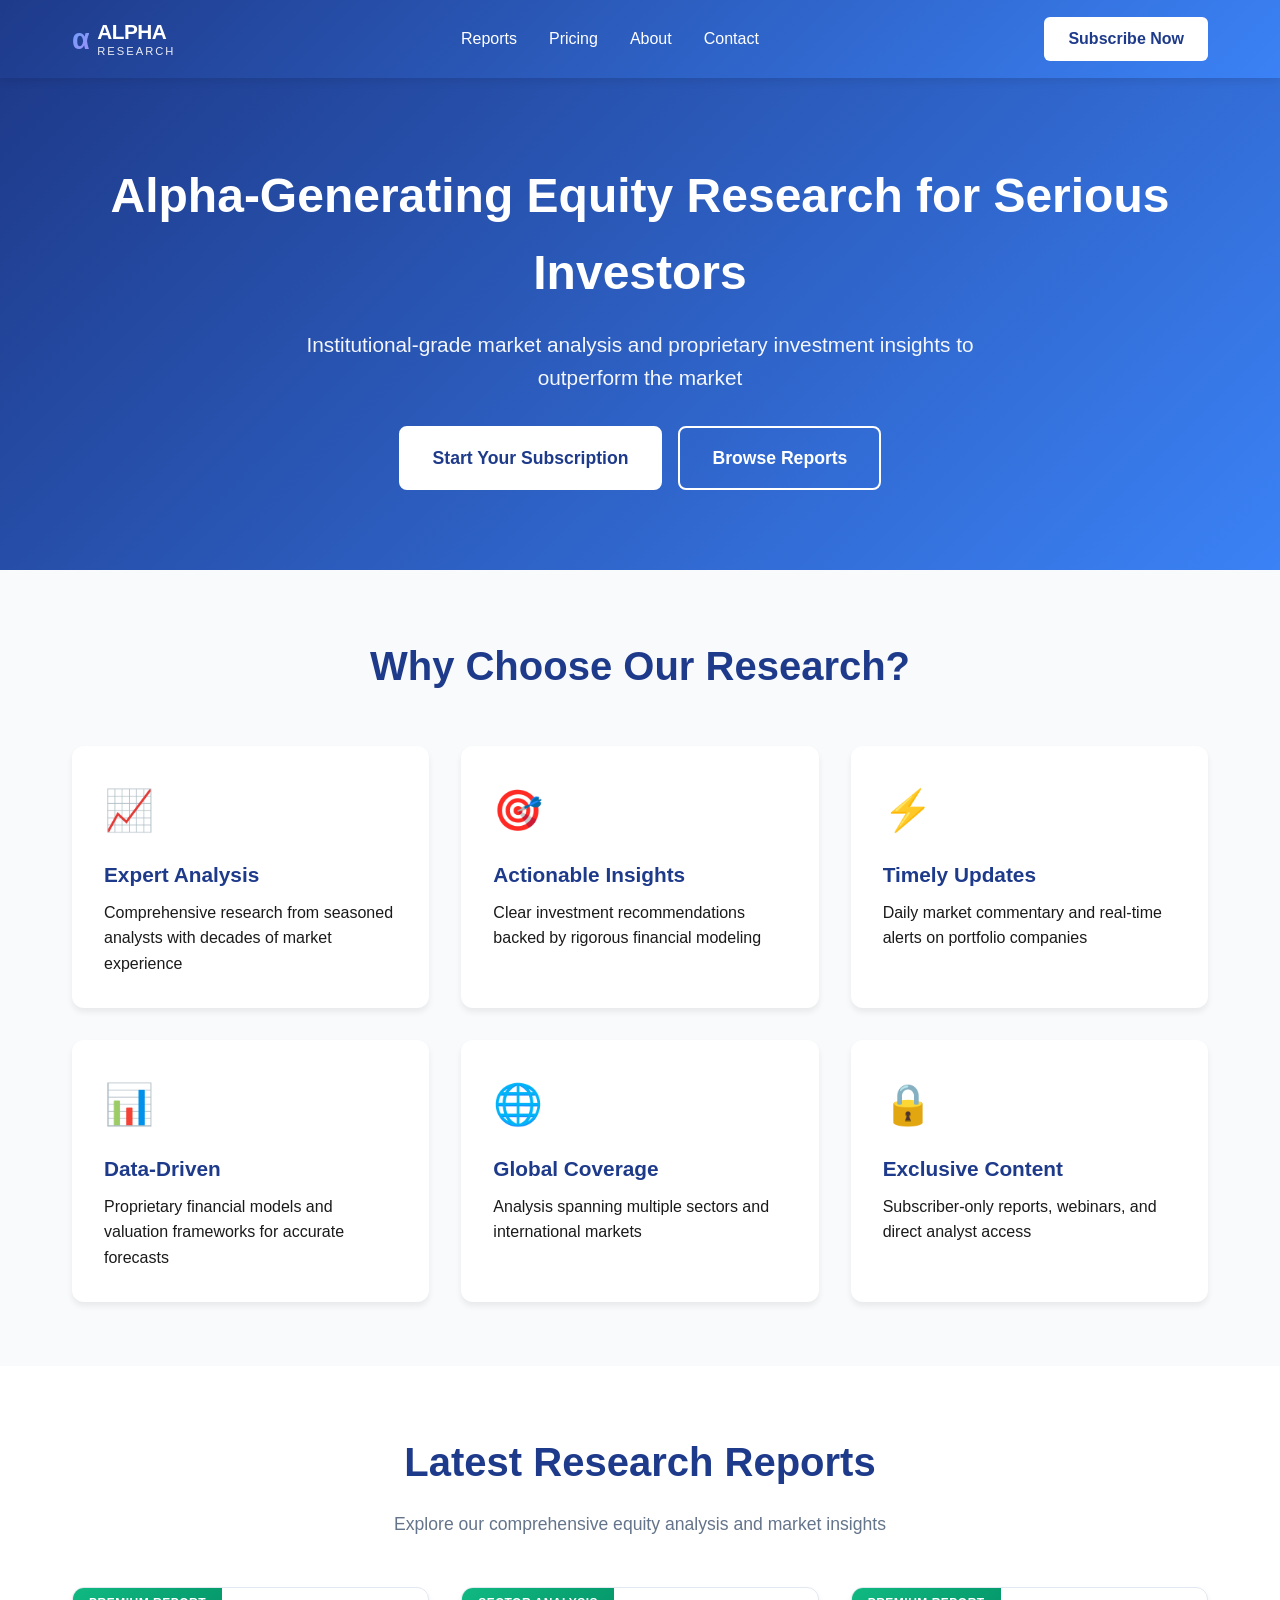
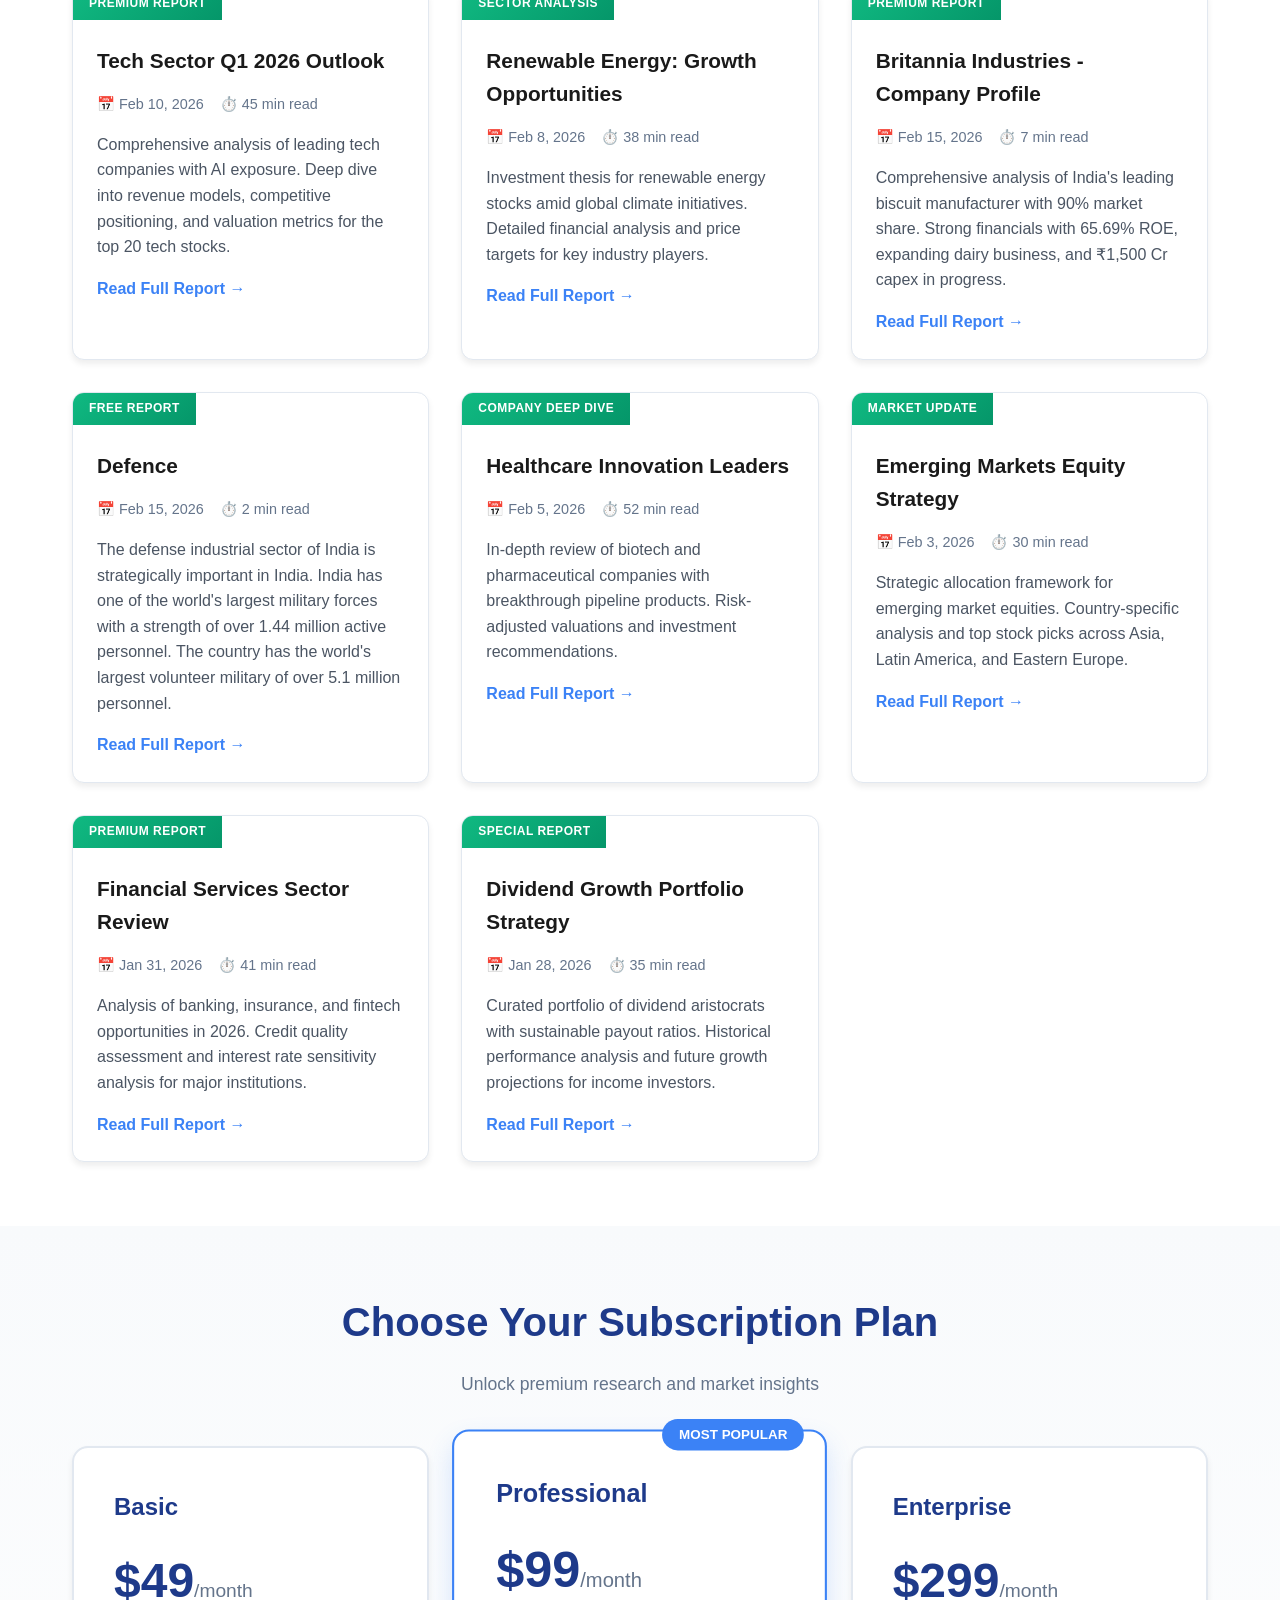
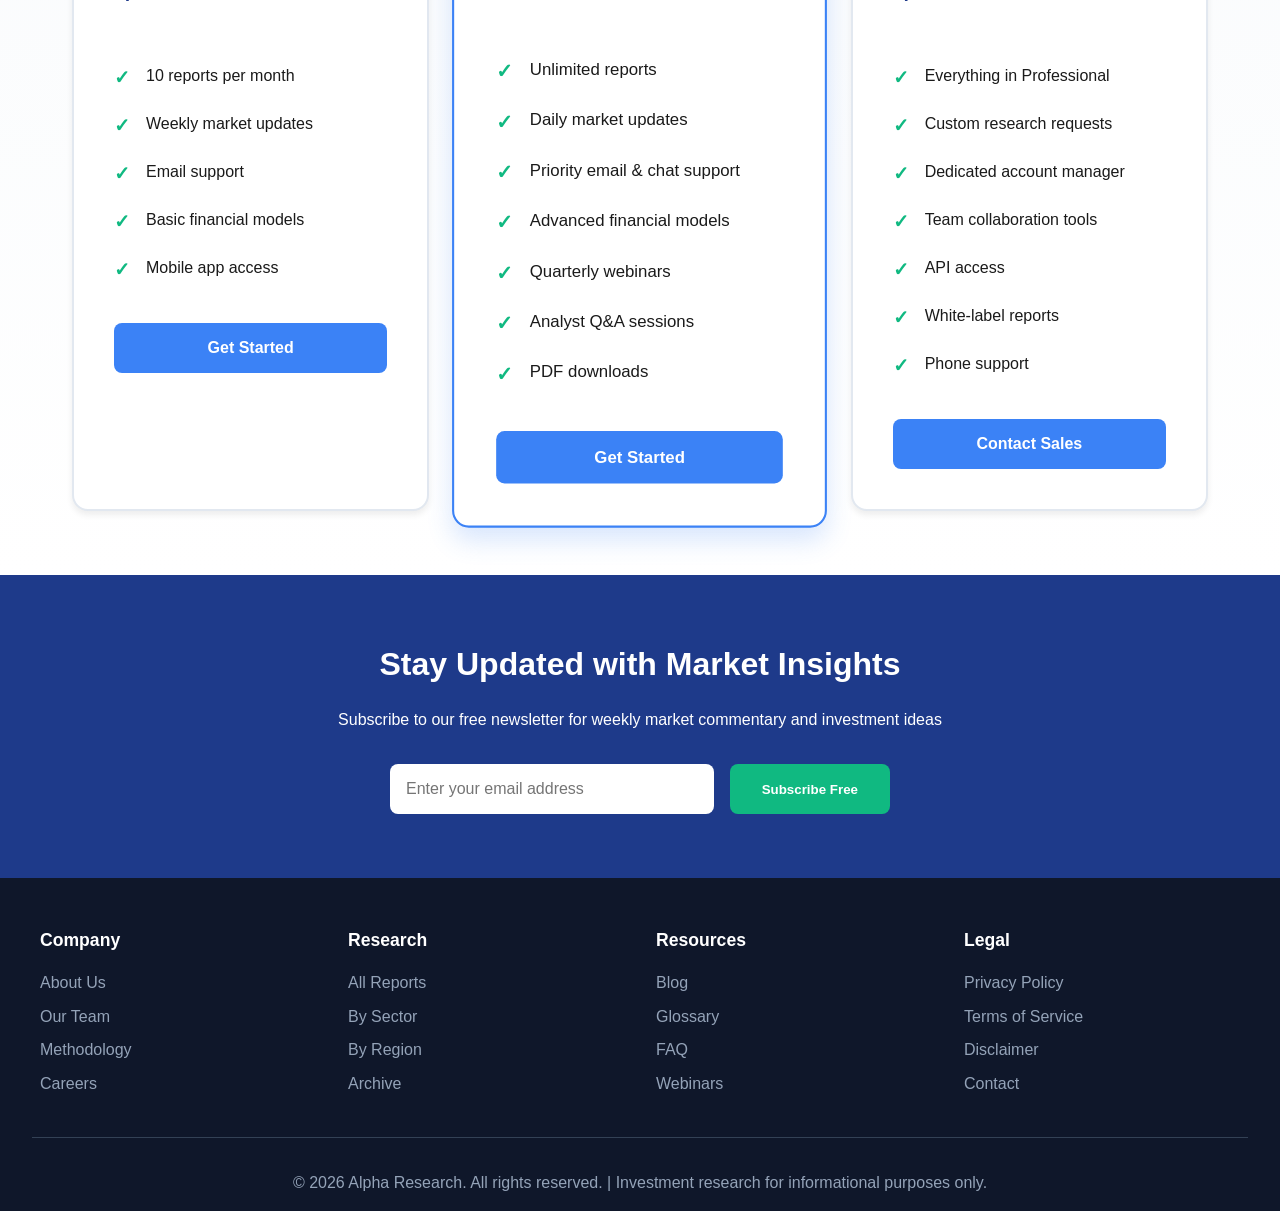
==== index.html @ 125f517c "Fix GitHub Pages URL for Britannia Industries report" ====
<!DOCTYPE html>
<html lang="en">
<head>
    <meta charset="UTF-8">
    <meta name="viewport" content="width=device-width, initial-scale=1.0">
    <title>Alpha Research | Premium Equity Research & Market Analysis</title>
    <style>
        * {
            margin: 0;
            padding: 0;
            box-sizing: border-box;
        }

        body {
            font-family: -apple-system, BlinkMacSystemFont, 'Segoe UI', Roboto, Oxygen, Ubuntu, Cantarell, sans-serif;
            line-height: 1.6;
            color: #1a1a1a;
            background: #ffffff;
        }

        /* Header */
        header {
            background: linear-gradient(135deg, #1e3a8a 0%, #3b82f6 100%);
            color: white;
            padding: 1rem 0;
            position: sticky;
            top: 0;
            z-index: 100;
            box-shadow: 0 2px 10px rgba(0,0,0,0.1);
        }

        nav {
            max-width: 1200px;
            margin: 0 auto;
            padding: 0 2rem;
            display: flex;
            justify-content: space-between;
            align-items: center;
        }

        .logo {
            font-size: 1.5rem;
            font-weight: 700;
            letter-spacing: -0.5px;
            display: flex;
            align-items: center;
            gap: 0.5rem;
        }

        .logo-icon {
            font-size: 1.8rem;
            background: linear-gradient(135deg, #60a5fa 0%, #a78bfa 100%);
            -webkit-background-clip: text;
            -webkit-text-fill-color: transparent;
            background-clip: text;
        }

        .logo-text {
            display: flex;
            flex-direction: column;
            line-height: 1.2;
        }

        .logo-alpha {
            font-size: 1.3rem;
            font-weight: 800;
        }

        .logo-research {
            font-size: 0.7rem;
            font-weight: 400;
            letter-spacing: 2px;
            opacity: 0.9;
        }

        .nav-links {
            display: flex;
            gap: 2rem;
            list-style: none;
        }

        .nav-links a {
            color: white;
            text-decoration: none;
            font-weight: 500;
            transition: opacity 0.3s;
        }

        .nav-links a:hover {
            opacity: 0.8;
        }

        .cta-button {
            background: white;
            color: #1e3a8a;
            padding: 0.6rem 1.5rem;
            border-radius: 6px;
            text-decoration: none;
            font-weight: 600;
            transition: transform 0.3s, box-shadow 0.3s;
        }

        .cta-button:hover {
            transform: translateY(-2px);
            box-shadow: 0 4px 12px rgba(0,0,0,0.2);
        }

        /* Hero Section */
        .hero {
            background: linear-gradient(135deg, #1e3a8a 0%, #3b82f6 100%);
            color: white;
            padding: 5rem 2rem;
            text-align: center;
        }

        .hero h1 {
            font-size: 3rem;
            margin-bottom: 1rem;
            font-weight: 800;
        }

        .hero p {
            font-size: 1.3rem;
            margin-bottom: 2rem;
            opacity: 0.95;
            max-width: 700px;
            margin-left: auto;
            margin-right: auto;
        }

        .hero-buttons {
            display: flex;
            gap: 1rem;
            justify-content: center;
            flex-wrap: wrap;
        }

        .btn-primary, .btn-secondary {
            padding: 1rem 2rem;
            border-radius: 8px;
            text-decoration: none;
            font-weight: 600;
            font-size: 1.1rem;
            transition: all 0.3s;
            border: 2px solid white;
        }

        .btn-primary {
            background: white;
            color: #1e3a8a;
        }

        .btn-primary:hover {
            transform: translateY(-3px);
            box-shadow: 0 6px 20px rgba(0,0,0,0.3);
        }

        .btn-secondary {
            background: transparent;
            color: white;
        }

        .btn-secondary:hover {
            background: rgba(255,255,255,0.1);
        }

        /* Container */
        .container {
            max-width: 1200px;
            margin: 0 auto;
            padding: 4rem 2rem;
        }

        /* Features Section */
        .features {
            background: #f8fafc;
        }

        .features-grid {
            display: grid;
            grid-template-columns: repeat(auto-fit, minmax(280px, 1fr));
            gap: 2rem;
            margin-top: 3rem;
        }

        .feature-card {
            background: white;
            padding: 2rem;
            border-radius: 12px;
            box-shadow: 0 4px 6px rgba(0,0,0,0.07);
            transition: transform 0.3s, box-shadow 0.3s;
        }

        .feature-card:hover {
            transform: translateY(-5px);
            box-shadow: 0 12px 24px rgba(0,0,0,0.12);
        }

        .feature-icon {
            font-size: 2.5rem;
            margin-bottom: 1rem;
        }

        .feature-card h3 {
            font-size: 1.3rem;
            margin-bottom: 0.5rem;
            color: #1e3a8a;
        }

        /* Reports Section */
        .section-title {
            text-align: center;
            font-size: 2.5rem;
            margin-bottom: 1rem;
            color: #1e3a8a;
        }

        .section-subtitle {
            text-align: center;
            font-size: 1.1rem;
            color: #64748b;
            margin-bottom: 3rem;
        }

        .reports-grid {
            display: grid;
            grid-template-columns: repeat(auto-fill, minmax(320px, 1fr));
            gap: 2rem;
            margin-top: 3rem;
        }

        .report-card {
            background: white;
            border-radius: 12px;
            overflow: hidden;
            box-shadow: 0 4px 6px rgba(0,0,0,0.07);
            transition: transform 0.3s, box-shadow 0.3s;
            border: 1px solid #e2e8f0;
        }

        .report-card:hover {
            transform: translateY(-5px);
            box-shadow: 0 12px 24px rgba(0,0,0,0.12);
        }

        .report-badge {
            background: linear-gradient(135deg, #10b981 0%, #059669 100%);
            color: white;
            padding: 0.4rem 1rem;
            display: inline-block;
            font-size: 0.75rem;
            font-weight: 600;
            text-transform: uppercase;
            letter-spacing: 0.5px;
        }

        .report-content {
            padding: 1.5rem;
        }

        .report-card h3 {
            font-size: 1.3rem;
            margin-bottom: 0.5rem;
            color: #1a1a1a;
        }

        .report-meta {
            display: flex;
            gap: 1rem;
            margin: 1rem 0;
            font-size: 0.9rem;
            color: #64748b;
        }

        .report-preview {
            color: #4b5563;
            line-height: 1.6;
            margin-bottom: 1rem;
        }

        .read-more {
            color: #3b82f6;
            text-decoration: none;
            font-weight: 600;
            display: inline-flex;
            align-items: center;
            gap: 0.5rem;
        }

        .read-more:hover {
            color: #1e3a8a;
        }

        /* Pricing Section */
        .pricing {
            background: linear-gradient(180deg, #f8fafc 0%, #ffffff 100%);
        }

        .pricing-grid {
            display: grid;
            grid-template-columns: repeat(auto-fit, minmax(280px, 1fr));
            gap: 2rem;
            margin-top: 3rem;
        }

        .pricing-card {
            background: white;
            border-radius: 16px;
            padding: 2.5rem;
            box-shadow: 0 4px 6px rgba(0,0,0,0.07);
            border: 2px solid #e2e8f0;
            transition: all 0.3s;
            position: relative;
        }

        .pricing-card.featured {
            border-color: #3b82f6;
            transform: scale(1.05);
            box-shadow: 0 12px 24px rgba(59, 130, 246, 0.2);
        }

        .popular-badge {
            position: absolute;
            top: -12px;
            right: 20px;
            background: #3b82f6;
            color: white;
            padding: 0.3rem 1rem;
            border-radius: 20px;
            font-size: 0.8rem;
            font-weight: 600;
        }

        .pricing-card h3 {
            font-size: 1.5rem;
            margin-bottom: 0.5rem;
            color: #1e3a8a;
        }

        .price {
            font-size: 3rem;
            font-weight: 800;
            color: #1e3a8a;
            margin: 1rem 0;
        }

        .price span {
            font-size: 1.2rem;
            font-weight: 400;
            color: #64748b;
        }

        .features-list {
            list-style: none;
            margin: 2rem 0;
        }

        .features-list li {
            padding: 0.7rem 0;
            padding-left: 2rem;
            position: relative;
        }

        .features-list li:before {
            content: "✓";
            position: absolute;
            left: 0;
            color: #10b981;
            font-weight: bold;
            font-size: 1.2rem;
        }

        .subscribe-btn {
            width: 100%;
            padding: 1rem;
            background: #3b82f6;
            color: white;
            border: none;
            border-radius: 8px;
            font-size: 1rem;
            font-weight: 600;
            cursor: pointer;
            transition: all 0.3s;
        }

        .subscribe-btn:hover {
            background: #1e3a8a;
            transform: translateY(-2px);
            box-shadow: 0 6px 20px rgba(59, 130, 246, 0.4);
        }

        /* Newsletter */
        .newsletter {
            background: #1e3a8a;
            color: white;
            text-align: center;
        }

        .newsletter h2 {
            font-size: 2rem;
            margin-bottom: 1rem;
        }

        .newsletter-form {
            display: flex;
            gap: 1rem;
            max-width: 500px;
            margin: 2rem auto 0;
            flex-wrap: wrap;
            justify-content: center;
        }

        .newsletter-form input {
            flex: 1;
            min-width: 250px;
            padding: 1rem;
            border: none;
            border-radius: 8px;
            font-size: 1rem;
        }

        .newsletter-form button {
            padding: 1rem 2rem;
            background: #10b981;
            color: white;
            border: none;
            border-radius: 8px;
            font-weight: 600;
            cursor: pointer;
            transition: all 0.3s;
        }

        .newsletter-form button:hover {
            background: #059669;
            transform: translateY(-2px);
        }

        /* Footer */
        footer {
            background: #0f172a;
            color: white;
            padding: 3rem 2rem 1rem;
        }

        .footer-content {
            max-width: 1200px;
            margin: 0 auto;
            display: grid;
            grid-template-columns: repeat(auto-fit, minmax(200px, 1fr));
            gap: 2rem;
            margin-bottom: 2rem;
        }

        .footer-section h4 {
            margin-bottom: 1rem;
            font-size: 1.1rem;
        }

        .footer-section ul {
            list-style: none;
        }

        .footer-section ul li {
            margin-bottom: 0.5rem;
        }

        .footer-section a {
            color: #94a3b8;
            text-decoration: none;
            transition: color 0.3s;
        }

        .footer-section a:hover {
            color: white;
        }

        .footer-bottom {
            text-align: center;
            padding-top: 2rem;
            border-top: 1px solid #334155;
            color: #94a3b8;
        }

        @media (max-width: 768px) {
            .hero h1 {
                font-size: 2rem;
            }

            .nav-links {
                display: none;
            }

            .pricing-card.featured {
                transform: scale(1);
            }
        }
    </style>
</head>
<body>
    <!-- Header -->
    <header>
        <nav>
            <div class="logo">
                <span class="logo-icon">α</span>
                <div class="logo-text">
                    <span class="logo-alpha">ALPHA</span>
                    <span class="logo-research">RESEARCH</span>
                </div>
            </div>
            <ul class="nav-links">
                <li><a href="#reports">Reports</a></li>
                <li><a href="#pricing">Pricing</a></li>
                <li><a href="#about">About</a></li>
                <li><a href="#contact">Contact</a></li>
            </ul>
            <a href="#subscribe" class="cta-button">Subscribe Now</a>
        </nav>
    </header>

    <!-- Hero Section -->
    <section class="hero">
        <h1>Alpha-Generating Equity Research for Serious Investors</h1>
        <p>Institutional-grade market analysis and proprietary investment insights to outperform the market</p>
        <div class="hero-buttons">
            <a href="#pricing" class="btn-primary">Start Your Subscription</a>
            <a href="#reports" class="btn-secondary">Browse Reports</a>
        </div>
    </section>

    <!-- Features Section -->
    <section class="features">
        <div class="container">
            <h2 class="section-title">Why Choose Our Research?</h2>
            <div class="features-grid">
                <div class="feature-card">
                    <div class="feature-icon">📈</div>
                    <h3>Expert Analysis</h3>
                    <p>Comprehensive research from seasoned analysts with decades of market experience</p>
                </div>
                <div class="feature-card">
                    <div class="feature-icon">🎯</div>
                    <h3>Actionable Insights</h3>
                    <p>Clear investment recommendations backed by rigorous financial modeling</p>
                </div>
                <div class="feature-card">
                    <div class="feature-icon">⚡</div>
                    <h3>Timely Updates</h3>
                    <p>Daily market commentary and real-time alerts on portfolio companies</p>
                </div>
                <div class="feature-card">
                    <div class="feature-icon">📊</div>
                    <h3>Data-Driven</h3>
                    <p>Proprietary financial models and valuation frameworks for accurate forecasts</p>
                </div>
                <div class="feature-card">
                    <div class="feature-icon">🌐</div>
                    <h3>Global Coverage</h3>
                    <p>Analysis spanning multiple sectors and international markets</p>
                </div>
                <div class="feature-card">
                    <div class="feature-icon">🔒</div>
                    <h3>Exclusive Content</h3>
                    <p>Subscriber-only reports, webinars, and direct analyst access</p>
                </div>
            </div>
        </div>
    </section>

    <!-- Reports Section -->
    <section class="reports" id="reports">
        <div class="container">
            <h2 class="section-title">Latest Research Reports</h2>
            <p class="section-subtitle">Explore our comprehensive equity analysis and market insights</p>
            
            <div class="reports-grid">
                <div class="report-card">
                    <div class="report-badge">Premium Report</div>
                    <div class="report-content">
                        <h3>Tech Sector Q1 2026 Outlook</h3>
                        <div class="report-meta">
                            <span>📅 Feb 10, 2026</span>
                            <span>⏱️ 45 min read</span>
                        </div>
                        <p class="report-preview">
                            Comprehensive analysis of leading tech companies with AI exposure. Deep dive into revenue models, competitive positioning, and valuation metrics for the top 20 tech stocks.
                        </p>
                        <a href="#subscribe" class="read-more">Read Full Report →</a>
                    </div>
                </div>

                <div class="report-card">
                    <div class="report-badge">Sector Analysis</div>
                    <div class="report-content">
                        <h3>Renewable Energy: Growth Opportunities</h3>
                        <div class="report-meta">
                            <span>📅 Feb 8, 2026</span>
                            <span>⏱️ 38 min read</span>
                        </div>
                        <p class="report-preview">
                            Investment thesis for renewable energy stocks amid global climate initiatives. Detailed financial analysis and price targets for key industry players.
                        </p>
                        <a href="#subscribe" class="read-more">Read Full Report →</a>
                    </div>
                </div>

                                <div class="report-card">
                    <div class="report-badge">Premium Report</div>
                    <div class="report-content">
                        <h3>Britannia Industries - Company Profile</h3>
                        <div class="report-meta">
                            <span>📅 Feb 15, 2026</span>
                            <span>⏱️ 7 min read</span>
                        </div>
                        <p class="report-preview">
                            Comprehensive analysis of India's leading biscuit manufacturer with 90% market share. Strong financials with 65.69% ROE, expanding dairy business, and ₹1,500 Cr capex in progress.
                        </p>
                        <a href="https://hari3093.github.io/Brown-Eye-Research/report-britannia-industries.html" class="read-more">Read Full Report →</a>
                    </div>
                </div>


                                <div class="report-card">
                    <div class="report-badge">Free Report</div>
                    <div class="report-content">
                        <h3>Defence</h3>
                        <div class="report-meta">
                            <span>📅 Feb 15, 2026</span>
                            <span>⏱️ 2 min read</span>
                        </div>
                        <p class="report-preview">
                            The defense industrial sector of India is strategically important in India. India has one of the world's largest military forces with a strength of over 1.44 million active personnel. The country has the world's largest volunteer military of over 5.1 million personnel.
                        </p>
                        <a href="#subscribe" class="read-more">Read Full Report →</a>
                    </div>
                </div>

                <div class="report-card">
                    <div class="report-badge">Company Deep Dive</div>
                    <div class="report-content">
                        <h3>Healthcare Innovation Leaders</h3>
                        <div class="report-meta">
                            <span>📅 Feb 5, 2026</span>
                            <span>⏱️ 52 min read</span>
                        </div>
                        <p class="report-preview">
                            In-depth review of biotech and pharmaceutical companies with breakthrough pipeline products. Risk-adjusted valuations and investment recommendations.
                        </p>
                        <a href="#subscribe" class="read-more">Read Full Report →</a>
                    </div>
                </div>

                <div class="report-card">
                    <div class="report-badge">Market Update</div>
                    <div class="report-content">
                        <h3>Emerging Markets Equity Strategy</h3>
                        <div class="report-meta">
                            <span>📅 Feb 3, 2026</span>
                            <span>⏱️ 30 min read</span>
                        </div>
                        <p class="report-preview">
                            Strategic allocation framework for emerging market equities. Country-specific analysis and top stock picks across Asia, Latin America, and Eastern Europe.
                        </p>
                        <a href="#subscribe" class="read-more">Read Full Report →</a>
                    </div>
                </div>

                <div class="report-card">
                    <div class="report-badge">Premium Report</div>
                    <div class="report-content">
                        <h3>Financial Services Sector Review</h3>
                        <div class="report-meta">
                            <span>📅 Jan 31, 2026</span>
                            <span>⏱️ 41 min read</span>
                        </div>
                        <p class="report-preview">
                            Analysis of banking, insurance, and fintech opportunities in 2026. Credit quality assessment and interest rate sensitivity analysis for major institutions.
                        </p>
                        <a href="#subscribe" class="read-more">Read Full Report →</a>
                    </div>
                </div>

                <div class="report-card">
                    <div class="report-badge">Special Report</div>
                    <div class="report-content">
                        <h3>Dividend Growth Portfolio Strategy</h3>
                        <div class="report-meta">
                            <span>📅 Jan 28, 2026</span>
                            <span>⏱️ 35 min read</span>
                        </div>
                        <p class="report-preview">
                            Curated portfolio of dividend aristocrats with sustainable payout ratios. Historical performance analysis and future growth projections for income investors.
                        </p>
                        <a href="#subscribe" class="read-more">Read Full Report →</a>
                    </div>
                </div>
            </div>
        </div>
    </section>

    <!-- Pricing Section -->
    <section class="pricing" id="pricing">
        <div class="container">
            <h2 class="section-title">Choose Your Subscription Plan</h2>
            <p class="section-subtitle">Unlock premium research and market insights</p>
            
            <div class="pricing-grid">
                <div class="pricing-card">
                    <h3>Basic</h3>
                    <div class="price">$49<span>/month</span></div>
                    <ul class="features-list">
                        <li>10 reports per month</li>
                        <li>Weekly market updates</li>
                        <li>Email support</li>
                        <li>Basic financial models</li>
                        <li>Mobile app access</li>
                    </ul>
                    <button class="subscribe-btn">Get Started</button>
                </div>

                <div class="pricing-card featured">
                    <div class="popular-badge">MOST POPULAR</div>
                    <h3>Professional</h3>
                    <div class="price">$99<span>/month</span></div>
                    <ul class="features-list">
                        <li>Unlimited reports</li>
                        <li>Daily market updates</li>
                        <li>Priority email & chat support</li>
                        <li>Advanced financial models</li>
                        <li>Quarterly webinars</li>
                        <li>Analyst Q&A sessions</li>
                        <li>PDF downloads</li>
                    </ul>
                    <button class="subscribe-btn">Get Started</button>
                </div>

                <div class="pricing-card">
                    <h3>Enterprise</h3>
                    <div class="price">$299<span>/month</span></div>
                    <ul class="features-list">
                        <li>Everything in Professional</li>
                        <li>Custom research requests</li>
                        <li>Dedicated account manager</li>
                        <li>Team collaboration tools</li>
                        <li>API access</li>
                        <li>White-label reports</li>
                        <li>Phone support</li>
                    </ul>
                    <button class="subscribe-btn">Contact Sales</button>
                </div>
            </div>
        </div>
    </section>

    <!-- Newsletter Section -->
    <section class="newsletter" id="subscribe">
        <div class="container">
            <h2>Stay Updated with Market Insights</h2>
            <p>Subscribe to our free newsletter for weekly market commentary and investment ideas</p>
            <form class="newsletter-form">
                <input type="email" placeholder="Enter your email address" required>
                <button type="submit">Subscribe Free</button>
            </form>
        </div>
    </section>

    <!-- Footer -->
    <footer>
        <div class="footer-content">
            <div class="footer-section">
                <h4>Company</h4>
                <ul>
                    <li><a href="#about">About Us</a></li>
                    <li><a href="#team">Our Team</a></li>
                    <li><a href="#methodology">Methodology</a></li>
                    <li><a href="#careers">Careers</a></li>
                </ul>
            </div>
            <div class="footer-section">
                <h4>Research</h4>
                <ul>
                    <li><a href="#reports">All Reports</a></li>
                    <li><a href="#sectors">By Sector</a></li>
                    <li><a href="#regions">By Region</a></li>
                    <li><a href="#archive">Archive</a></li>
                </ul>
            </div>
            <div class="footer-section">
                <h4>Resources</h4>
                <ul>
                    <li><a href="#blog">Blog</a></li>
                    <li><a href="#glossary">Glossary</a></li>
                    <li><a href="#faq">FAQ</a></li>
                    <li><a href="#webinars">Webinars</a></li>
                </ul>
            </div>
            <div class="footer-section">
                <h4>Legal</h4>
                <ul>
                    <li><a href="#privacy">Privacy Policy</a></li>
                    <li><a href="#terms">Terms of Service</a></li>
                    <li><a href="#disclaimer">Disclaimer</a></li>
                    <li><a href="#contact">Contact</a></li>
                </ul>
            </div>
        </div>
        <div class="footer-bottom">
            <p>&copy; 2026 Alpha Research. All rights reserved. | Investment research for informational purposes only.</p>
        </div>
    </footer>

    <script>
        // Smooth scrolling for anchor links
        document.querySelectorAll('a[href^="#"]').forEach(anchor => {
            anchor.addEventListener('click', function (e) {
                e.preventDefault();
                const target = document.querySelector(this.getAttribute('href'));
                if (target) {
                    target.scrollIntoView({
                        behavior: 'smooth',
                        block: 'start'
                    });
                }
            });
        });

        // Newsletter form submission
        document.querySelector('.newsletter-form').addEventListener('submit', function(e) {
            e.preventDefault();
            alert('Thank you for subscribing! You will receive our weekly newsletter.');
            this.reset();
        });

        // Subscribe button handling
        document.querySelectorAll('.subscribe-btn').forEach(button => {
            button.addEventListener('click', function() {
                alert('Redirecting to secure checkout... (This is a demo - integrate with your payment processor)');
            });
        });
    </script>
</body>
</html>
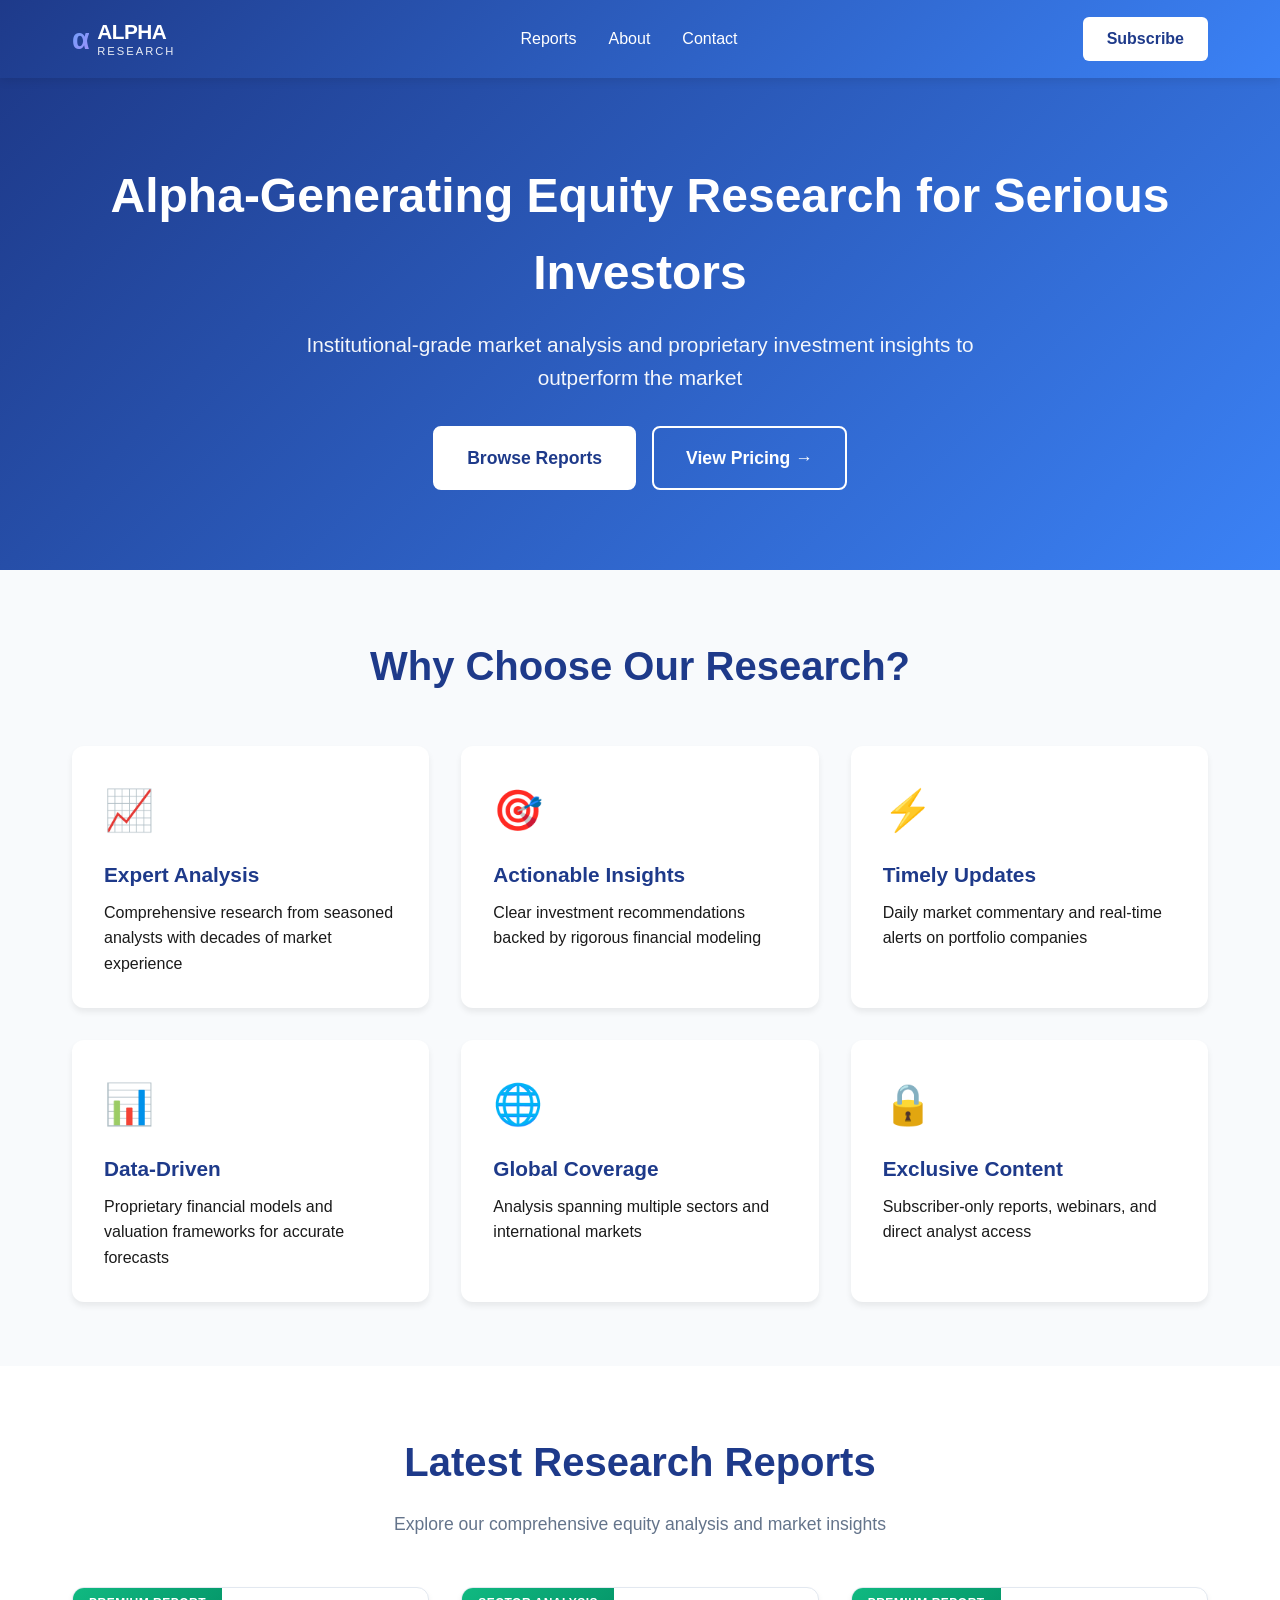
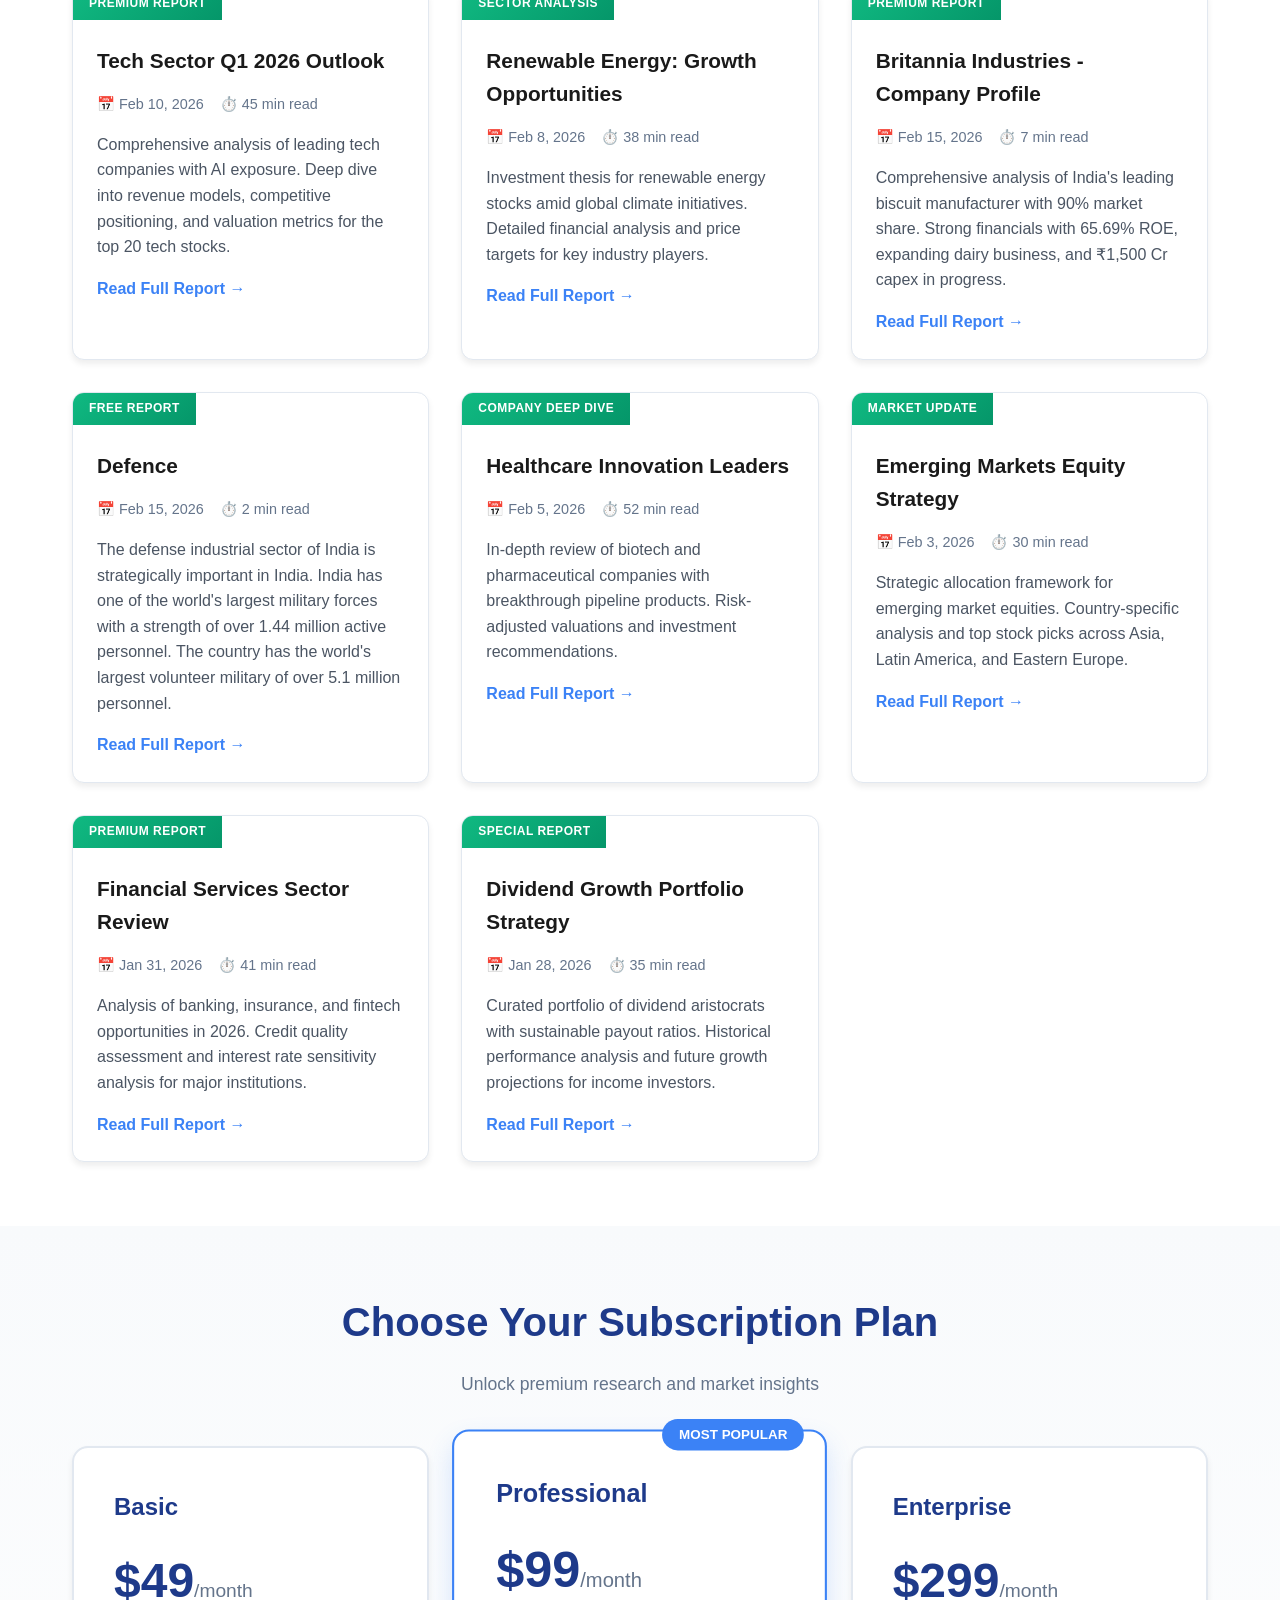
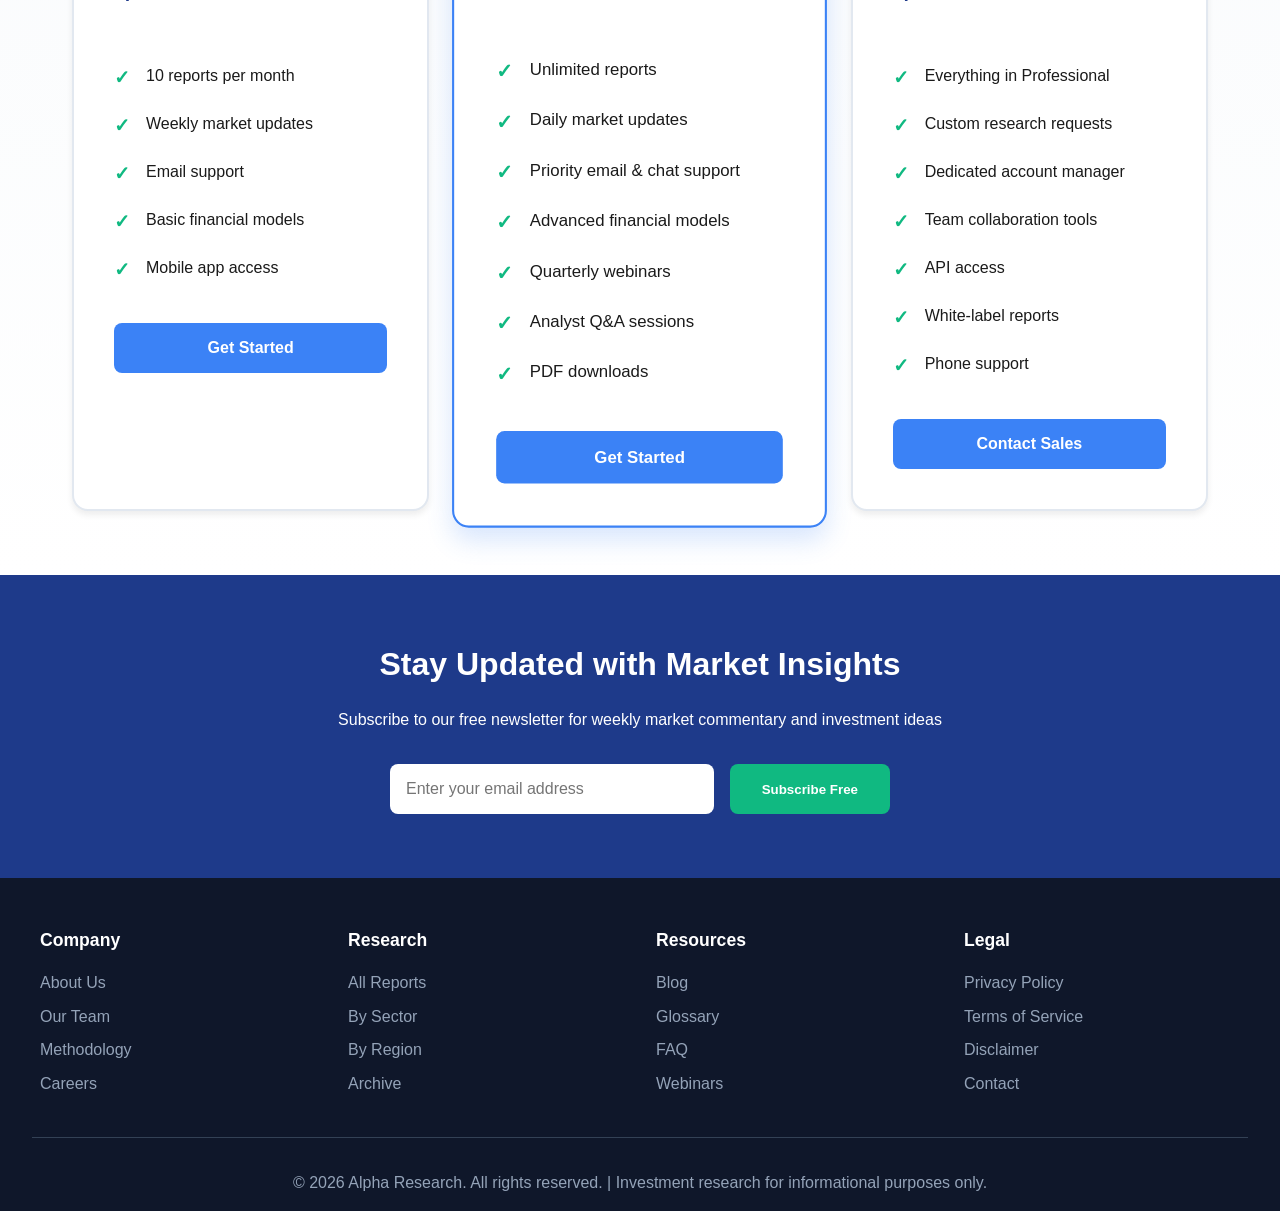
==== commit 35fb5973: "Create well-structured website with CSS folder, new pages (About, Archive, Contact), and organized d" ====
--- a/index.html
+++ b/index.html
@@ -4,497 +4,7 @@
     <meta charset="UTF-8">
     <meta name="viewport" content="width=device-width, initial-scale=1.0">
     <title>Alpha Research | Premium Equity Research & Market Analysis</title>
-    <style>
-        * {
-            margin: 0;
-            padding: 0;
-            box-sizing: border-box;
-        }
-
-        body {
-            font-family: -apple-system, BlinkMacSystemFont, 'Segoe UI', Roboto, Oxygen, Ubuntu, Cantarell, sans-serif;
-            line-height: 1.6;
-            color: #1a1a1a;
-            background: #ffffff;
-        }
-
-        /* Header */
-        header {
-            background: linear-gradient(135deg, #1e3a8a 0%, #3b82f6 100%);
-            color: white;
-            padding: 1rem 0;
-            position: sticky;
-            top: 0;
-            z-index: 100;
-            box-shadow: 0 2px 10px rgba(0,0,0,0.1);
-        }
-
-        nav {
-            max-width: 1200px;
-            margin: 0 auto;
-            padding: 0 2rem;
-            display: flex;
-            justify-content: space-between;
-            align-items: center;
-        }
-
-        .logo {
-            font-size: 1.5rem;
-            font-weight: 700;
-            letter-spacing: -0.5px;
-            display: flex;
-            align-items: center;
-            gap: 0.5rem;
-        }
-
-        .logo-icon {
-            font-size: 1.8rem;
-            background: linear-gradient(135deg, #60a5fa 0%, #a78bfa 100%);
-            -webkit-background-clip: text;
-            -webkit-text-fill-color: transparent;
-            background-clip: text;
-        }
-
-        .logo-text {
-            display: flex;
-            flex-direction: column;
-            line-height: 1.2;
-        }
-
-        .logo-alpha {
-            font-size: 1.3rem;
-            font-weight: 800;
-        }
-
-        .logo-research {
-            font-size: 0.7rem;
-            font-weight: 400;
-            letter-spacing: 2px;
-            opacity: 0.9;
-        }
-
-        .nav-links {
-            display: flex;
-            gap: 2rem;
-            list-style: none;
-        }
-
-        .nav-links a {
-            color: white;
-            text-decoration: none;
-            font-weight: 500;
-            transition: opacity 0.3s;
-        }
-
-        .nav-links a:hover {
-            opacity: 0.8;
-        }
-
-        .cta-button {
-            background: white;
-            color: #1e3a8a;
-            padding: 0.6rem 1.5rem;
-            border-radius: 6px;
-            text-decoration: none;
-            font-weight: 600;
-            transition: transform 0.3s, box-shadow 0.3s;
-        }
-
-        .cta-button:hover {
-            transform: translateY(-2px);
-            box-shadow: 0 4px 12px rgba(0,0,0,0.2);
-        }
-
-        /* Hero Section */
-        .hero {
-            background: linear-gradient(135deg, #1e3a8a 0%, #3b82f6 100%);
-            color: white;
-            padding: 5rem 2rem;
-            text-align: center;
-        }
-
-        .hero h1 {
-            font-size: 3rem;
-            margin-bottom: 1rem;
-            font-weight: 800;
-        }
-
-        .hero p {
-            font-size: 1.3rem;
-            margin-bottom: 2rem;
-            opacity: 0.95;
-            max-width: 700px;
-            margin-left: auto;
-            margin-right: auto;
-        }
-
-        .hero-buttons {
-            display: flex;
-            gap: 1rem;
-            justify-content: center;
-            flex-wrap: wrap;
-        }
-
-        .btn-primary, .btn-secondary {
-            padding: 1rem 2rem;
-            border-radius: 8px;
-            text-decoration: none;
-            font-weight: 600;
-            font-size: 1.1rem;
-            transition: all 0.3s;
-            border: 2px solid white;
-        }
-
-        .btn-primary {
-            background: white;
-            color: #1e3a8a;
-        }
-
-        .btn-primary:hover {
-            transform: translateY(-3px);
-            box-shadow: 0 6px 20px rgba(0,0,0,0.3);
-        }
-
-        .btn-secondary {
-            background: transparent;
-            color: white;
-        }
-
-        .btn-secondary:hover {
-            background: rgba(255,255,255,0.1);
-        }
-
-        /* Container */
-        .container {
-            max-width: 1200px;
-            margin: 0 auto;
-            padding: 4rem 2rem;
-        }
-
-        /* Features Section */
-        .features {
-            background: #f8fafc;
-        }
-
-        .features-grid {
-            display: grid;
-            grid-template-columns: repeat(auto-fit, minmax(280px, 1fr));
-            gap: 2rem;
-            margin-top: 3rem;
-        }
-
-        .feature-card {
-            background: white;
-            padding: 2rem;
-            border-radius: 12px;
-            box-shadow: 0 4px 6px rgba(0,0,0,0.07);
-            transition: transform 0.3s, box-shadow 0.3s;
-        }
-
-        .feature-card:hover {
-            transform: translateY(-5px);
-            box-shadow: 0 12px 24px rgba(0,0,0,0.12);
-        }
-
-        .feature-icon {
-            font-size: 2.5rem;
-            margin-bottom: 1rem;
-        }
-
-        .feature-card h3 {
-            font-size: 1.3rem;
-            margin-bottom: 0.5rem;
-            color: #1e3a8a;
-        }
-
-        /* Reports Section */
-        .section-title {
-            text-align: center;
-            font-size: 2.5rem;
-            margin-bottom: 1rem;
-            color: #1e3a8a;
-        }
-
-        .section-subtitle {
-            text-align: center;
-            font-size: 1.1rem;
-            color: #64748b;
-            margin-bottom: 3rem;
-        }
-
-        .reports-grid {
-            display: grid;
-            grid-template-columns: repeat(auto-fill, minmax(320px, 1fr));
-            gap: 2rem;
-            margin-top: 3rem;
-        }
-
-        .report-card {
-            background: white;
-            border-radius: 12px;
-            overflow: hidden;
-            box-shadow: 0 4px 6px rgba(0,0,0,0.07);
-            transition: transform 0.3s, box-shadow 0.3s;
-            border: 1px solid #e2e8f0;
-        }
-
-        .report-card:hover {
-            transform: translateY(-5px);
-            box-shadow: 0 12px 24px rgba(0,0,0,0.12);
-        }
-
-        .report-badge {
-            background: linear-gradient(135deg, #10b981 0%, #059669 100%);
-            color: white;
-            padding: 0.4rem 1rem;
-            display: inline-block;
-            font-size: 0.75rem;
-            font-weight: 600;
-            text-transform: uppercase;
-            letter-spacing: 0.5px;
-        }
-
-        .report-content {
-            padding: 1.5rem;
-        }
-
-        .report-card h3 {
-            font-size: 1.3rem;
-            margin-bottom: 0.5rem;
-            color: #1a1a1a;
-        }
-
-        .report-meta {
-            display: flex;
-            gap: 1rem;
-            margin: 1rem 0;
-            font-size: 0.9rem;
-            color: #64748b;
-        }
-
-        .report-preview {
-            color: #4b5563;
-            line-height: 1.6;
-            margin-bottom: 1rem;
-        }
-
-        .read-more {
-            color: #3b82f6;
-            text-decoration: none;
-            font-weight: 600;
-            display: inline-flex;
-            align-items: center;
-            gap: 0.5rem;
-        }
-
-        .read-more:hover {
-            color: #1e3a8a;
-        }
-
-        /* Pricing Section */
-        .pricing {
-            background: linear-gradient(180deg, #f8fafc 0%, #ffffff 100%);
-        }
-
-        .pricing-grid {
-            display: grid;
-            grid-template-columns: repeat(auto-fit, minmax(280px, 1fr));
-            gap: 2rem;
-            margin-top: 3rem;
-        }
-
-        .pricing-card {
-            background: white;
-            border-radius: 16px;
-            padding: 2.5rem;
-            box-shadow: 0 4px 6px rgba(0,0,0,0.07);
-            border: 2px solid #e2e8f0;
-            transition: all 0.3s;
-            position: relative;
-        }
-
-        .pricing-card.featured {
-            border-color: #3b82f6;
-            transform: scale(1.05);
-            box-shadow: 0 12px 24px rgba(59, 130, 246, 0.2);
-        }
-
-        .popular-badge {
-            position: absolute;
-            top: -12px;
-            right: 20px;
-            background: #3b82f6;
-            color: white;
-            padding: 0.3rem 1rem;
-            border-radius: 20px;
-            font-size: 0.8rem;
-            font-weight: 600;
-        }
-
-        .pricing-card h3 {
-            font-size: 1.5rem;
-            margin-bottom: 0.5rem;
-            color: #1e3a8a;
-        }
-
-        .price {
-            font-size: 3rem;
-            font-weight: 800;
-            color: #1e3a8a;
-            margin: 1rem 0;
-        }
-
-        .price span {
-            font-size: 1.2rem;
-            font-weight: 400;
-            color: #64748b;
-        }
-
-        .features-list {
-            list-style: none;
-            margin: 2rem 0;
-        }
-
-        .features-list li {
-            padding: 0.7rem 0;
-            padding-left: 2rem;
-            position: relative;
-        }
-
-        .features-list li:before {
-            content: "✓";
-            position: absolute;
-            left: 0;
-            color: #10b981;
-            font-weight: bold;
-            font-size: 1.2rem;
-        }
-
-        .subscribe-btn {
-            width: 100%;
-            padding: 1rem;
-            background: #3b82f6;
-            color: white;
-            border: none;
-            border-radius: 8px;
-            font-size: 1rem;
-            font-weight: 600;
-            cursor: pointer;
-            transition: all 0.3s;
-        }
-
-        .subscribe-btn:hover {
-            background: #1e3a8a;
-            transform: translateY(-2px);
-            box-shadow: 0 6px 20px rgba(59, 130, 246, 0.4);
-        }
-
-        /* Newsletter */
-        .newsletter {
-            background: #1e3a8a;
-            color: white;
-            text-align: center;
-        }
-
-        .newsletter h2 {
-            font-size: 2rem;
-            margin-bottom: 1rem;
-        }
-
-        .newsletter-form {
-            display: flex;
-            gap: 1rem;
-            max-width: 500px;
-            margin: 2rem auto 0;
-            flex-wrap: wrap;
-            justify-content: center;
-        }
-
-        .newsletter-form input {
-            flex: 1;
-            min-width: 250px;
-            padding: 1rem;
-            border: none;
-            border-radius: 8px;
-            font-size: 1rem;
-        }
-
-        .newsletter-form button {
-            padding: 1rem 2rem;
-            background: #10b981;
-            color: white;
-            border: none;
-            border-radius: 8px;
-            font-weight: 600;
-            cursor: pointer;
-            transition: all 0.3s;
-        }
-
-        .newsletter-form button:hover {
-            background: #059669;
-            transform: translateY(-2px);
-        }
-
-        /* Footer */
-        footer {
-            background: #0f172a;
-            color: white;
-            padding: 3rem 2rem 1rem;
-        }
-
-        .footer-content {
-            max-width: 1200px;
-            margin: 0 auto;
-            display: grid;
-            grid-template-columns: repeat(auto-fit, minmax(200px, 1fr));
-            gap: 2rem;
-            margin-bottom: 2rem;
-        }
-
-        .footer-section h4 {
-            margin-bottom: 1rem;
-            font-size: 1.1rem;
-        }
-
-        .footer-section ul {
-            list-style: none;
-        }
-
-        .footer-section ul li {
-            margin-bottom: 0.5rem;
-        }
-
-        .footer-section a {
-            color: #94a3b8;
-            text-decoration: none;
-            transition: color 0.3s;
-        }
-
-        .footer-section a:hover {
-            color: white;
-        }
-
-        .footer-bottom {
-            text-align: center;
-            padding-top: 2rem;
-            border-top: 1px solid #334155;
-            color: #94a3b8;
-        }
-
-        @media (max-width: 768px) {
-            .hero h1 {
-                font-size: 2rem;
-            }
-
-            .nav-links {
-                display: none;
-            }
-
-            .pricing-card.featured {
-                transform: scale(1);
-            }
-        }
-    </style>
+    <link rel="stylesheet" href="css/style.css">
 </head>
 <body>
     <!-- Header -->
@@ -508,12 +18,11 @@
                 </div>
             </div>
             <ul class="nav-links">
-                <li><a href="#reports">Reports</a></li>
-                <li><a href="#pricing">Pricing</a></li>
-                <li><a href="#about">About</a></li>
-                <li><a href="#contact">Contact</a></li>
+                <li><a href="pages/archive.html">Reports</a></li>
+                <li><a href="pages/about.html">About</a></li>
+                <li><a href="pages/contact.html">Contact</a></li>
             </ul>
-            <a href="#subscribe" class="cta-button">Subscribe Now</a>
+            <a href="#subscribe" class="cta-button">Subscribe</a>
         </nav>
     </header>
 
@@ -522,8 +31,8 @@
         <h1>Alpha-Generating Equity Research for Serious Investors</h1>
         <p>Institutional-grade market analysis and proprietary investment insights to outperform the market</p>
         <div class="hero-buttons">
-            <a href="#pricing" class="btn-primary">Start Your Subscription</a>
-            <a href="#reports" class="btn-secondary">Browse Reports</a>
+            <a href="pages/archive.html" class="btn-primary">Browse Reports</a>
+            <a href="#pricing" class="btn-secondary">View Pricing →</a>
         </div>
     </section>
 
--- a/css/style.css
+++ b/css/style.css
@@ -0,0 +1,710 @@
+/* Global Styles */
+* {
+    margin: 0;
+    padding: 0;
+    box-sizing: border-box;
+}
+
+body {
+    font-family: -apple-system, BlinkMacSystemFont, 'Segoe UI', Roboto, Oxygen, Ubuntu, Cantarell, sans-serif;
+    line-height: 1.6;
+    color: #1a1a1a;
+    background: #ffffff;
+}
+
+/* Header */
+header {
+    background: linear-gradient(135deg, #1e3a8a 0%, #3b82f6 100%);
+    color: white;
+    padding: 1rem 0;
+    position: sticky;
+    top: 0;
+    z-index: 100;
+    box-shadow: 0 2px 10px rgba(0,0,0,0.1);
+}
+
+nav {
+    max-width: 1200px;
+    margin: 0 auto;
+    padding: 0 2rem;
+    display: flex;
+    justify-content: space-between;
+    align-items: center;
+}
+
+.logo {
+    font-size: 1.5rem;
+    font-weight: 700;
+    letter-spacing: -0.5px;
+    display: flex;
+    align-items: center;
+    gap: 0.5rem;
+    text-decoration: none;
+    color: white;
+}
+
+.logo-icon {
+    font-size: 1.8rem;
+    background: linear-gradient(135deg, #60a5fa 0%, #a78bfa 100%);
+    -webkit-background-clip: text;
+    -webkit-text-fill-color: transparent;
+    background-clip: text;
+}
+
+.logo-text {
+    display: flex;
+    flex-direction: column;
+    line-height: 1.2;
+}
+
+.logo-alpha {
+    font-size: 1.3rem;
+    font-weight: 800;
+}
+
+.logo-research {
+    font-size: 0.7rem;
+    font-weight: 400;
+    letter-spacing: 2px;
+    opacity: 0.9;
+}
+
+.nav-links {
+    display: flex;
+    gap: 2rem;
+    list-style: none;
+}
+
+.nav-links a {
+    color: white;
+    text-decoration: none;
+    font-weight: 500;
+    transition: opacity 0.3s;
+}
+
+.nav-links a:hover {
+    opacity: 0.8;
+}
+
+.cta-button {
+    background: white;
+    color: #1e3a8a;
+    padding: 0.6rem 1.5rem;
+    border-radius: 6px;
+    text-decoration: none;
+    font-weight: 600;
+    transition: transform 0.3s, box-shadow 0.3s;
+}
+
+.cta-button:hover {
+    transform: translateY(-2px);
+    box-shadow: 0 4px 12px rgba(0,0,0,0.2);
+}
+
+/* Hero Section */
+.hero {
+    background: linear-gradient(135deg, #1e3a8a 0%, #3b82f6 100%);
+    color: white;
+    padding: 5rem 2rem;
+    text-align: center;
+}
+
+.hero h1 {
+    font-size: 3rem;
+    margin-bottom: 1rem;
+    font-weight: 800;
+}
+
+.hero p {
+    font-size: 1.3rem;
+    margin-bottom: 2rem;
+    opacity: 0.95;
+    max-width: 700px;
+    margin-left: auto;
+    margin-right: auto;
+}
+
+.hero-buttons {
+    display: flex;
+    gap: 1rem;
+    justify-content: center;
+    flex-wrap: wrap;
+}
+
+.btn-primary, .btn-secondary {
+    padding: 1rem 2rem;
+    border-radius: 8px;
+    text-decoration: none;
+    font-weight: 600;
+    font-size: 1.1rem;
+    transition: all 0.3s;
+    border: 2px solid white;
+}
+
+.btn-primary {
+    background: white;
+    color: #1e3a8a;
+}
+
+.btn-primary:hover {
+    transform: translateY(-3px);
+    box-shadow: 0 6px 20px rgba(0,0,0,0.3);
+}
+
+.btn-secondary {
+    background: transparent;
+    color: white;
+}
+
+.btn-secondary:hover {
+    background: rgba(255,255,255,0.1);
+}
+
+/* Container */
+.container {
+    max-width: 1200px;
+    margin: 0 auto;
+    padding: 4rem 2rem;
+}
+
+/* Features Section */
+.features {
+    background: #f8fafc;
+}
+
+.features-grid {
+    display: grid;
+    grid-template-columns: repeat(auto-fit, minmax(280px, 1fr));
+    gap: 2rem;
+    margin-top: 3rem;
+}
+
+.feature-card {
+    background: white;
+    padding: 2rem;
+    border-radius: 12px;
+    box-shadow: 0 4px 6px rgba(0,0,0,0.07);
+    transition: transform 0.3s, box-shadow 0.3s;
+}
+
+.feature-card:hover {
+    transform: translateY(-5px);
+    box-shadow: 0 12px 24px rgba(0,0,0,0.12);
+}
+
+.feature-icon {
+    font-size: 2.5rem;
+    margin-bottom: 1rem;
+}
+
+.feature-card h3 {
+    font-size: 1.3rem;
+    margin-bottom: 0.5rem;
+    color: #1e3a8a;
+}
+
+/* Section Styles */
+.section-title {
+    text-align: center;
+    font-size: 2.5rem;
+    margin-bottom: 1rem;
+    color: #1e3a8a;
+}
+
+.section-subtitle {
+    text-align: center;
+    font-size: 1.1rem;
+    color: #64748b;
+    margin-bottom: 3rem;
+}
+
+/* Reports Grid */
+.reports-grid {
+    display: grid;
+    grid-template-columns: repeat(auto-fill, minmax(320px, 1fr));
+    gap: 2rem;
+    margin-top: 3rem;
+}
+
+.report-card {
+    background: white;
+    border-radius: 12px;
+    overflow: hidden;
+    box-shadow: 0 4px 6px rgba(0,0,0,0.07);
+    transition: transform 0.3s, box-shadow 0.3s;
+    border: 1px solid #e2e8f0;
+}
+
+.report-card:hover {
+    transform: translateY(-5px);
+    box-shadow: 0 12px 24px rgba(0,0,0,0.12);
+}
+
+.report-badge {
+    background: linear-gradient(135deg, #10b981 0%, #059669 100%);
+    color: white;
+    padding: 0.4rem 1rem;
+    display: inline-block;
+    font-size: 0.75rem;
+    font-weight: 600;
+    text-transform: uppercase;
+    letter-spacing: 0.5px;
+}
+
+.report-content {
+    padding: 1.5rem;
+}
+
+.report-card h3 {
+    font-size: 1.3rem;
+    margin-bottom: 0.5rem;
+    color: #1a1a1a;
+}
+
+.report-meta {
+    display: flex;
+    gap: 1rem;
+    margin: 1rem 0;
+    font-size: 0.9rem;
+    color: #64748b;
+}
+
+.report-preview {
+    color: #4b5563;
+    line-height: 1.6;
+    margin-bottom: 1rem;
+}
+
+.read-more {
+    color: #3b82f6;
+    text-decoration: none;
+    font-weight: 600;
+    display: inline-flex;
+    align-items: center;
+    gap: 0.5rem;
+}
+
+.read-more:hover {
+    color: #1e3a8a;
+}
+
+/* Pricing Section */
+.pricing {
+    background: linear-gradient(180deg, #f8fafc 0%, #ffffff 100%);
+}
+
+.pricing-grid {
+    display: grid;
+    grid-template-columns: repeat(auto-fit, minmax(280px, 1fr));
+    gap: 2rem;
+    margin-top: 3rem;
+}
+
+.pricing-card {
+    background: white;
+    border-radius: 16px;
+    padding: 2.5rem;
+    box-shadow: 0 4px 6px rgba(0,0,0,0.07);
+    border: 2px solid #e2e8f0;
+    transition: all 0.3s;
+    position: relative;
+}
+
+.pricing-card.featured {
+    border-color: #3b82f6;
+    transform: scale(1.05);
+    box-shadow: 0 12px 24px rgba(59, 130, 246, 0.2);
+}
+
+.popular-badge {
+    position: absolute;
+    top: -12px;
+    right: 20px;
+    background: #3b82f6;
+    color: white;
+    padding: 0.3rem 1rem;
+    border-radius: 20px;
+    font-size: 0.8rem;
+    font-weight: 600;
+}
+
+.pricing-card h3 {
+    font-size: 1.5rem;
+    margin-bottom: 0.5rem;
+    color: #1e3a8a;
+}
+
+.price {
+    font-size: 3rem;
+    font-weight: 800;
+    color: #1e3a8a;
+    margin: 1rem 0;
+}
+
+.price span {
+    font-size: 1.2rem;
+    font-weight: 400;
+    color: #64748b;
+}
+
+.features-list {
+    list-style: none;
+    margin: 2rem 0;
+}
+
+.features-list li {
+    padding: 0.7rem 0;
+    padding-left: 2rem;
+    position: relative;
+}
+
+.features-list li:before {
+    content: "✓";
+    position: absolute;
+    left: 0;
+    color: #10b981;
+    font-weight: bold;
+    font-size: 1.2rem;
+}
+
+.subscribe-btn {
+    width: 100%;
+    padding: 1rem;
+    background: #3b82f6;
+    color: white;
+    border: none;
+    border-radius: 8px;
+    font-size: 1rem;
+    font-weight: 600;
+    cursor: pointer;
+    transition: all 0.3s;
+}
+
+.subscribe-btn:hover {
+    background: #1e3a8a;
+    transform: translateY(-2px);
+    box-shadow: 0 6px 20px rgba(59, 130, 246, 0.4);
+}
+
+/* Newsletter */
+.newsletter {
+    background: #1e3a8a;
+    color: white;
+    text-align: center;
+}
+
+.newsletter h2 {
+    font-size: 2rem;
+    margin-bottom: 1rem;
+}
+
+.newsletter-form {
+    display: flex;
+    gap: 1rem;
+    max-width: 500px;
+    margin: 2rem auto 0;
+    flex-wrap: wrap;
+    justify-content: center;
+}
+
+.newsletter-form input {
+    flex: 1;
+    min-width: 250px;
+    padding: 1rem;
+    border: none;
+    border-radius: 8px;
+    font-size: 1rem;
+}
+
+.newsletter-form button {
+    padding: 1rem 2rem;
+    background: #10b981;
+    color: white;
+    border: none;
+    border-radius: 8px;
+    font-weight: 600;
+    cursor: pointer;
+    transition: all 0.3s;
+}
+
+.newsletter-form button:hover {
+    background: #059669;
+    transform: translateY(-2px);
+}
+
+/* Footer */
+footer {
+    background: #0f172a;
+    color: white;
+    padding: 3rem 2rem 1rem;
+}
+
+.footer-content {
+    max-width: 1200px;
+    margin: 0 auto;
+    display: grid;
+    grid-template-columns: repeat(auto-fit, minmax(200px, 1fr));
+    gap: 2rem;
+    margin-bottom: 2rem;
+}
+
+.footer-section h4 {
+    margin-bottom: 1rem;
+    font-size: 1.1rem;
+}
+
+.footer-section ul {
+    list-style: none;
+}
+
+.footer-section ul li {
+    margin-bottom: 0.5rem;
+}
+
+.footer-section a {
+    color: #94a3b8;
+    text-decoration: none;
+    transition: color 0.3s;
+}
+
+.footer-section a:hover {
+    color: white;
+}
+
+.footer-bottom {
+    text-align: center;
+    padding-top: 2rem;
+    border-top: 1px solid #334155;
+    color: #94a3b8;
+}
+
+/* About Page */
+.about-section {
+    padding: 4rem 2rem;
+}
+
+.about-content {
+    max-width: 900px;
+    margin: 0 auto;
+    line-height: 1.8;
+}
+
+.about-content h2 {
+    font-size: 1.8rem;
+    color: #1e3a8a;
+    margin-top: 2.5rem;
+    margin-bottom: 1rem;
+}
+
+.about-content p {
+    margin-bottom: 1rem;
+    color: #4b5563;
+    font-size: 1.05rem;
+}
+
+.about-intro p {
+    font-size: 1.2rem;
+    font-weight: 500;
+    margin-bottom: 2rem;
+}
+
+.about-list {
+    list-style: none;
+    margin-left: 0;
+}
+
+.about-list li {
+    padding: 0.8rem 0;
+    padding-left: 2rem;
+    position: relative;
+    color: #4b5563;
+}
+
+.about-list li:before {
+    content: "→";
+    position: absolute;
+    left: 0;
+    color: #3b82f6;
+    font-weight: bold;
+}
+
+.about-grid {
+    display: grid;
+    grid-template-columns: repeat(auto-fit, minmax(250px, 1fr));
+    gap: 2rem;
+    margin: 2rem 0;
+}
+
+.about-card {
+    background: #f8fafc;
+    padding: 1.5rem;
+    border-radius: 12px;
+    border-left: 4px solid #3b82f6;
+}
+
+.about-card h3 {
+    color: #1e3a8a;
+    margin-bottom: 0.5rem;
+}
+
+.about-card p {
+    color: #4b5563;
+    font-size: 0.95rem;
+}
+
+/* Archive Page */
+.archive-section {
+    padding: 4rem 2rem;
+}
+
+.filter-section {
+    display: flex;
+    gap: 1rem;
+    justify-content: center;
+    flex-wrap: wrap;
+    margin-bottom: 3rem;
+}
+
+.filter-btn {
+    padding: 0.8rem 1.5rem;
+    border: 2px solid #e2e8f0;
+    background: white;
+    border-radius: 8px;
+    cursor: pointer;
+    font-weight: 600;
+    transition: all 0.3s;
+    color: #4b5563;
+}
+
+.filter-btn:hover {
+    border-color: #3b82f6;
+    color: #3b82f6;
+}
+
+.filter-btn.active {
+    background: #3b82f6;
+    color: white;
+    border-color: #3b82f6;
+}
+
+/* Contact Page */
+.contact-section {
+    padding: 4rem 2rem;
+}
+
+.contact-container {
+    display: grid;
+    grid-template-columns: 1.5fr 1fr;
+    gap: 3rem;
+    max-width: 1000px;
+    margin: 0 auto;
+}
+
+.contact-form-wrapper {
+    background: #f8fafc;
+    padding: 2rem;
+    border-radius: 12px;
+}
+
+.form-group {
+    margin-bottom: 1.5rem;
+    display: flex;
+    flex-direction: column;
+}
+
+.form-group label {
+    font-weight: 600;
+    margin-bottom: 0.5rem;
+    color: #1e3a8a;
+}
+
+.form-group input,
+.form-group select,
+.form-group textarea {
+    padding: 0.8rem;
+    border: 1px solid #e2e8f0;
+    border-radius: 6px;
+    font-size: 1rem;
+    font-family: inherit;
+}
+
+.form-group input:focus,
+.form-group select:focus,
+.form-group textarea:focus {
+    outline: none;
+    border-color: #3b82f6;
+    box-shadow: 0 0 0 3px rgba(59, 130, 246, 0.1);
+}
+
+.submit-btn {
+    width: 100%;
+    padding: 1rem;
+    background: #3b82f6;
+    color: white;
+    border: none;
+    border-radius: 8px;
+    font-weight: 600;
+    font-size: 1rem;
+    cursor: pointer;
+    transition: all 0.3s;
+}
+
+.submit-btn:hover {
+    background: #1e3a8a;
+    transform: translateY(-2px);
+}
+
+.contact-info {
+    display: flex;
+    flex-direction: column;
+    gap: 2rem;
+}
+
+.contact-info h2 {
+    font-size: 1.5rem;
+    color: #1e3a8a;
+    margin-bottom: 1rem;
+}
+
+.info-item h3 {
+    color: #1e3a8a;
+    margin-bottom: 0.5rem;
+    font-size: 1.05rem;
+}
+
+.info-item p {
+    color: #4b5563;
+    line-height: 1.7;
+}
+
+.info-item a {
+    color: #3b82f6;
+    text-decoration: none;
+}
+
+.info-item a:hover {
+    text-decoration: underline;
+}
+
+/* Responsive */
+@media (max-width: 768px) {
+    .hero h1 {
+        font-size: 2rem;
+    }
+
+    .nav-links {
+        display: none;
+    }
+
+    .section-title {
+        font-size: 2rem;
+    }
+
+    .pricing-card.featured {
+        transform: scale(1);
+    }
+
+    .contact-container {
+        grid-template-columns: 1fr;
+    }
+}
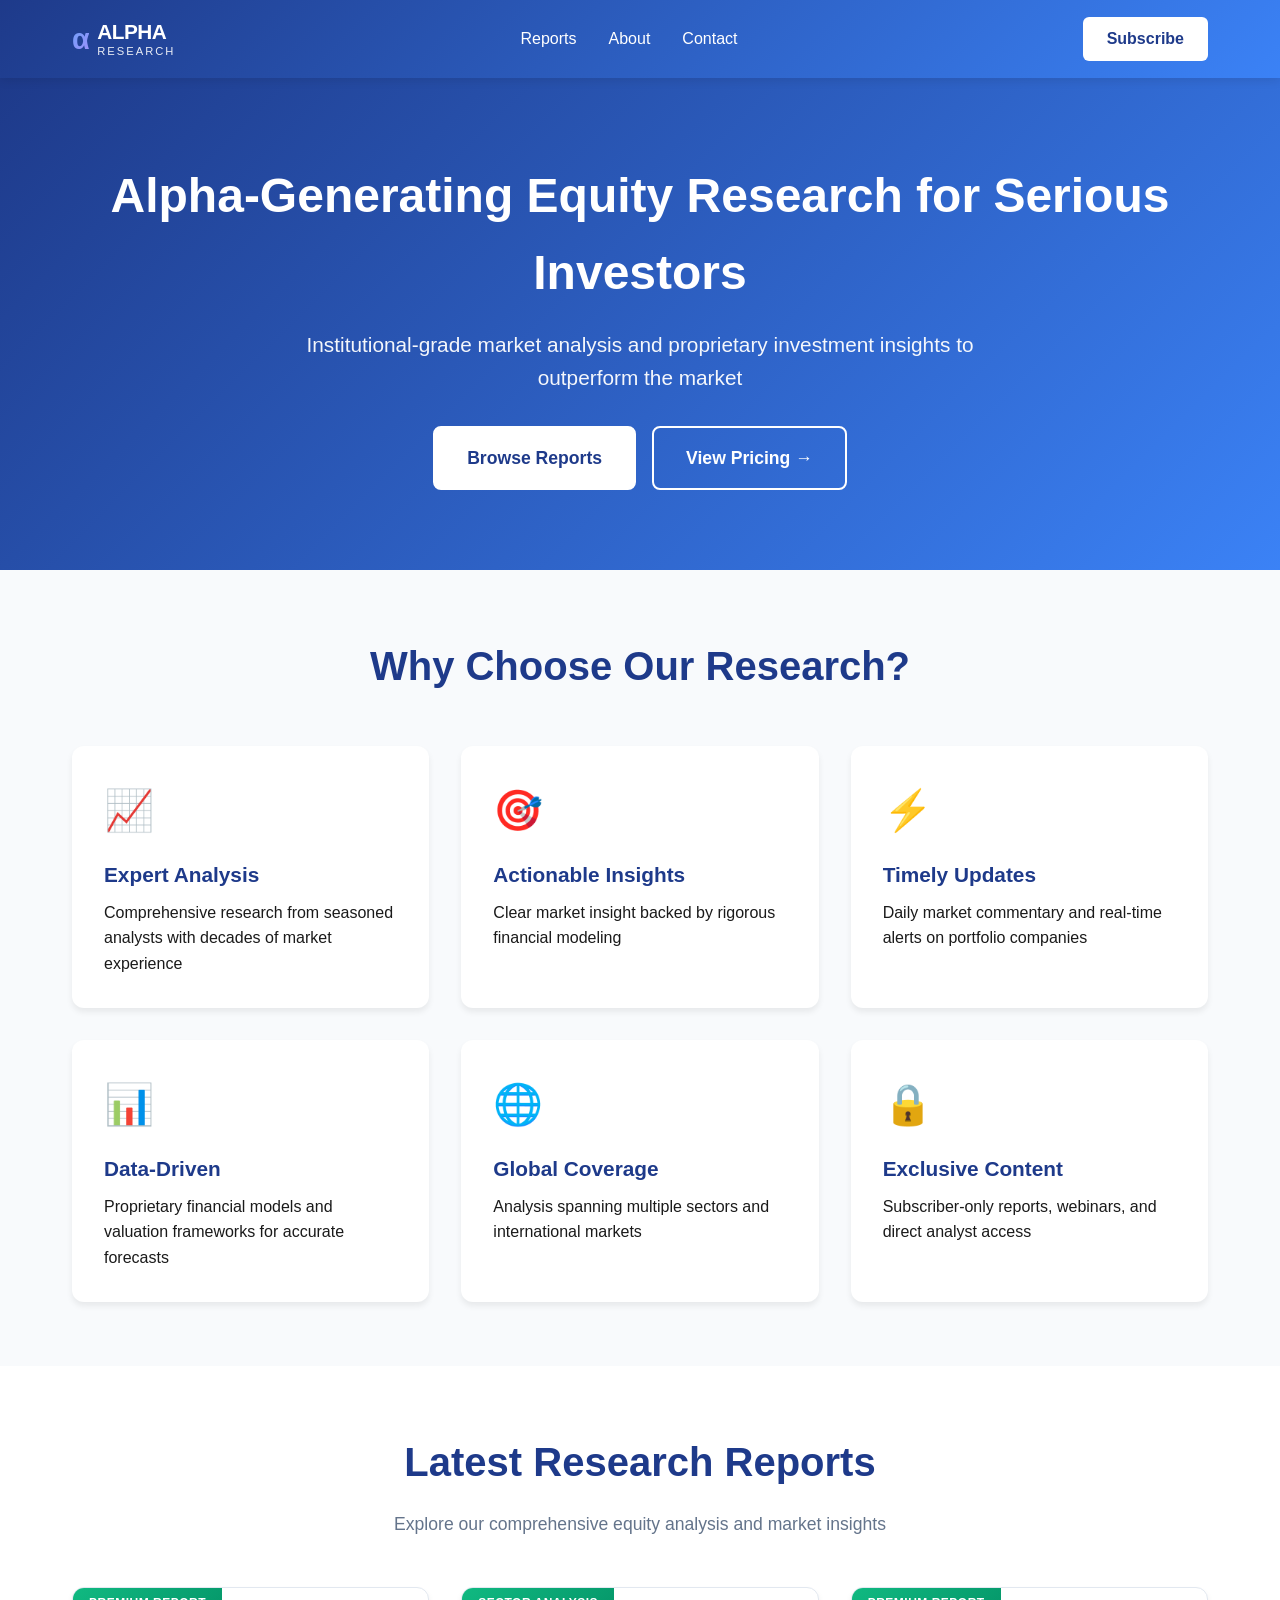
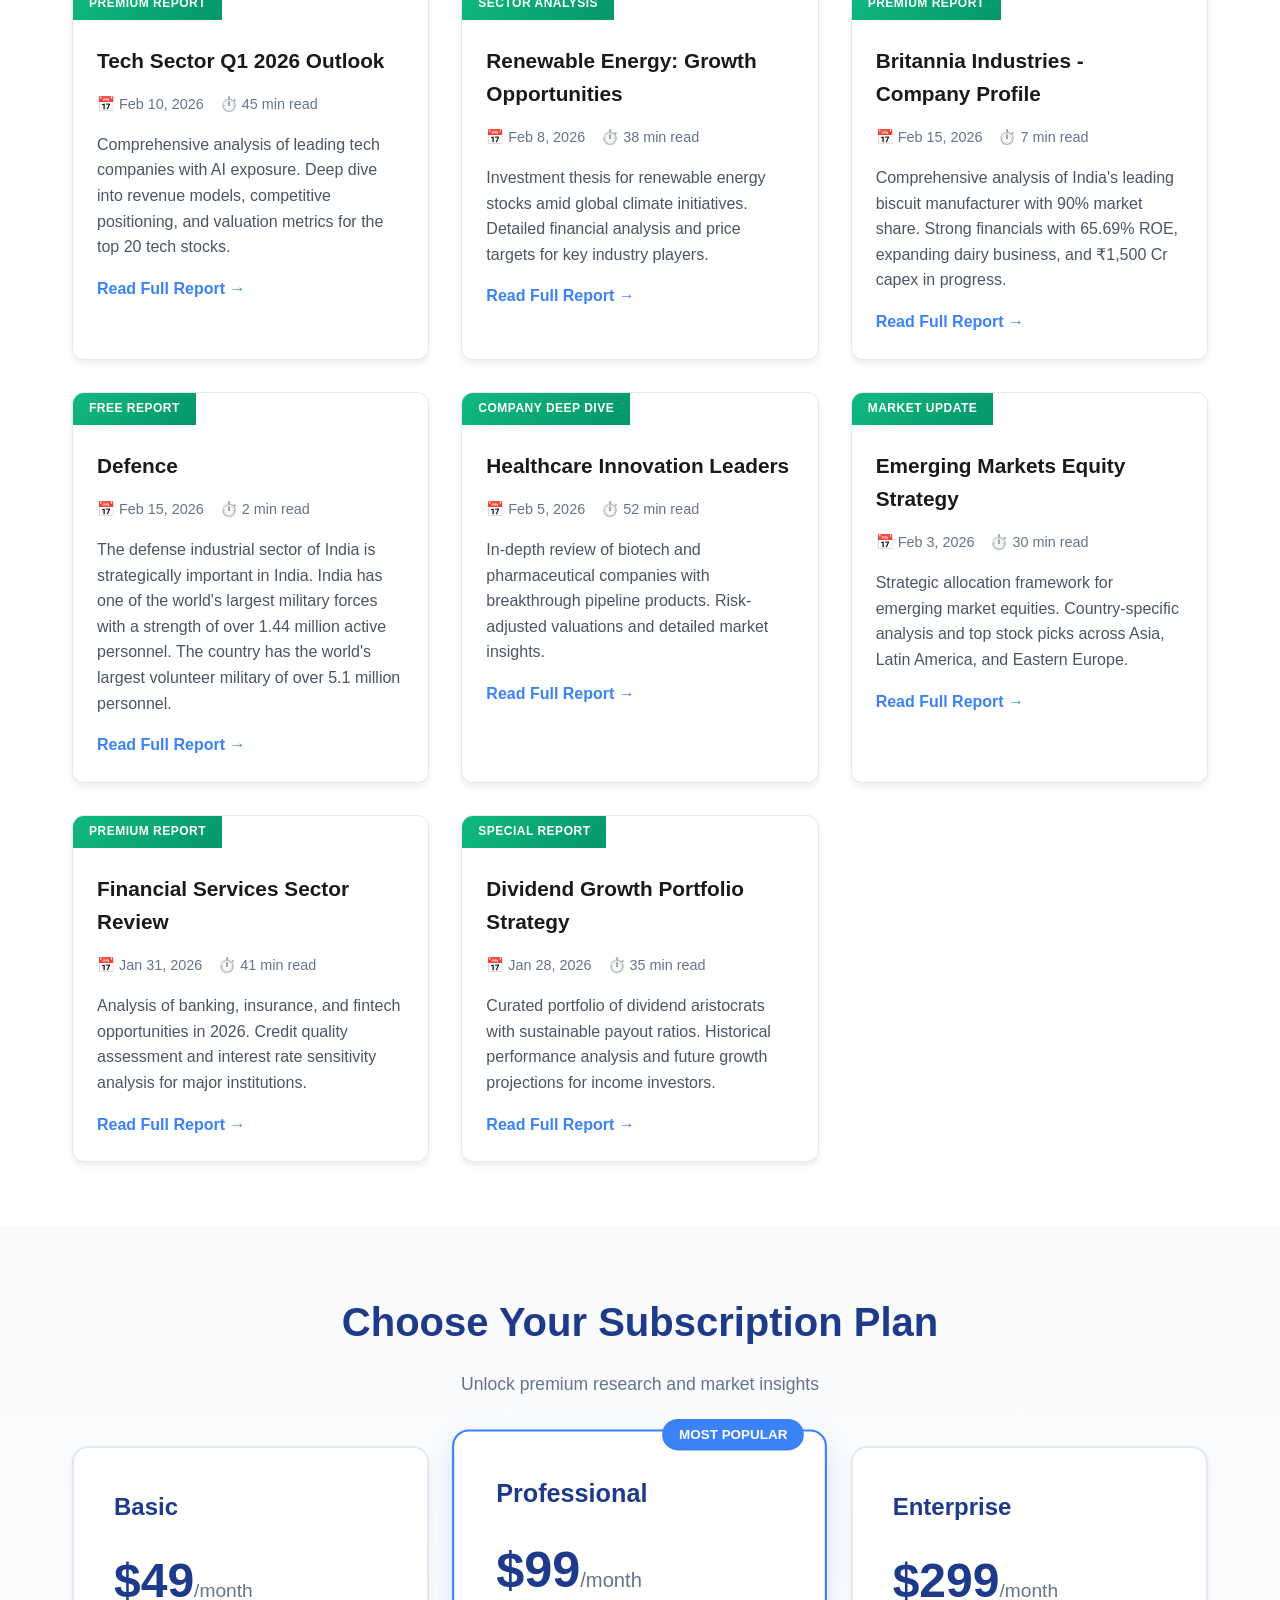
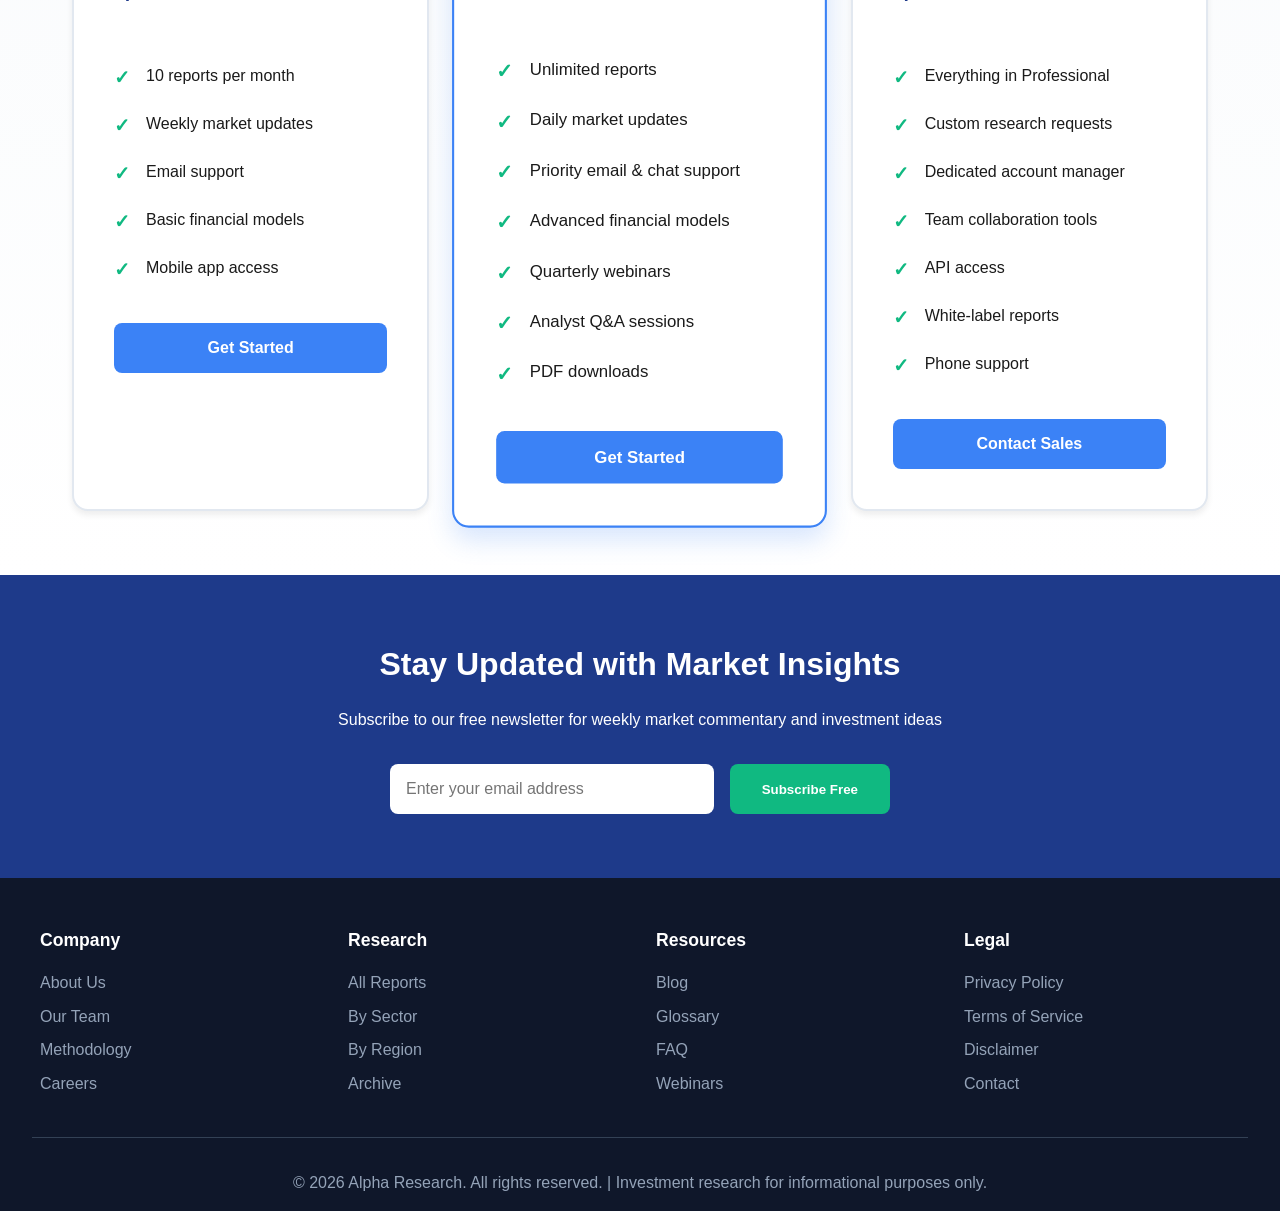
==== commit 796efec2: "Remove recommendation and buy/sell/hold content from site reports" ====
--- a/index.html
+++ b/index.html
@@ -49,7 +49,7 @@
                 <div class="feature-card">
                     <div class="feature-icon">🎯</div>
                     <h3>Actionable Insights</h3>
-                    <p>Clear investment recommendations backed by rigorous financial modeling</p>
+                    <p>Clear market insight backed by rigorous financial modeling</p>
                 </div>
                 <div class="feature-card">
                     <div class="feature-icon">⚡</div>
@@ -123,7 +123,7 @@
                         <p class="report-preview">
                             Comprehensive analysis of India's leading biscuit manufacturer with 90% market share. Strong financials with 65.69% ROE, expanding dairy business, and ₹1,500 Cr capex in progress.
                         </p>
-                        <a href="https://hari3093.github.io/Brown-Eye-Research/report-britannia-industries.html" class="read-more">Read Full Report →</a>
+                        <a href="reports/companies/report-britannia-industries.html" class="read-more">Read Full Report →</a>
                     </div>
                 </div>
 
@@ -152,7 +152,7 @@
                             <span>⏱️ 52 min read</span>
                         </div>
                         <p class="report-preview">
-                            In-depth review of biotech and pharmaceutical companies with breakthrough pipeline products. Risk-adjusted valuations and investment recommendations.
+                            In-depth review of biotech and pharmaceutical companies with breakthrough pipeline products. Risk-adjusted valuations and detailed market insights.
                         </p>
                         <a href="#subscribe" class="read-more">Read Full Report →</a>
                     </div>
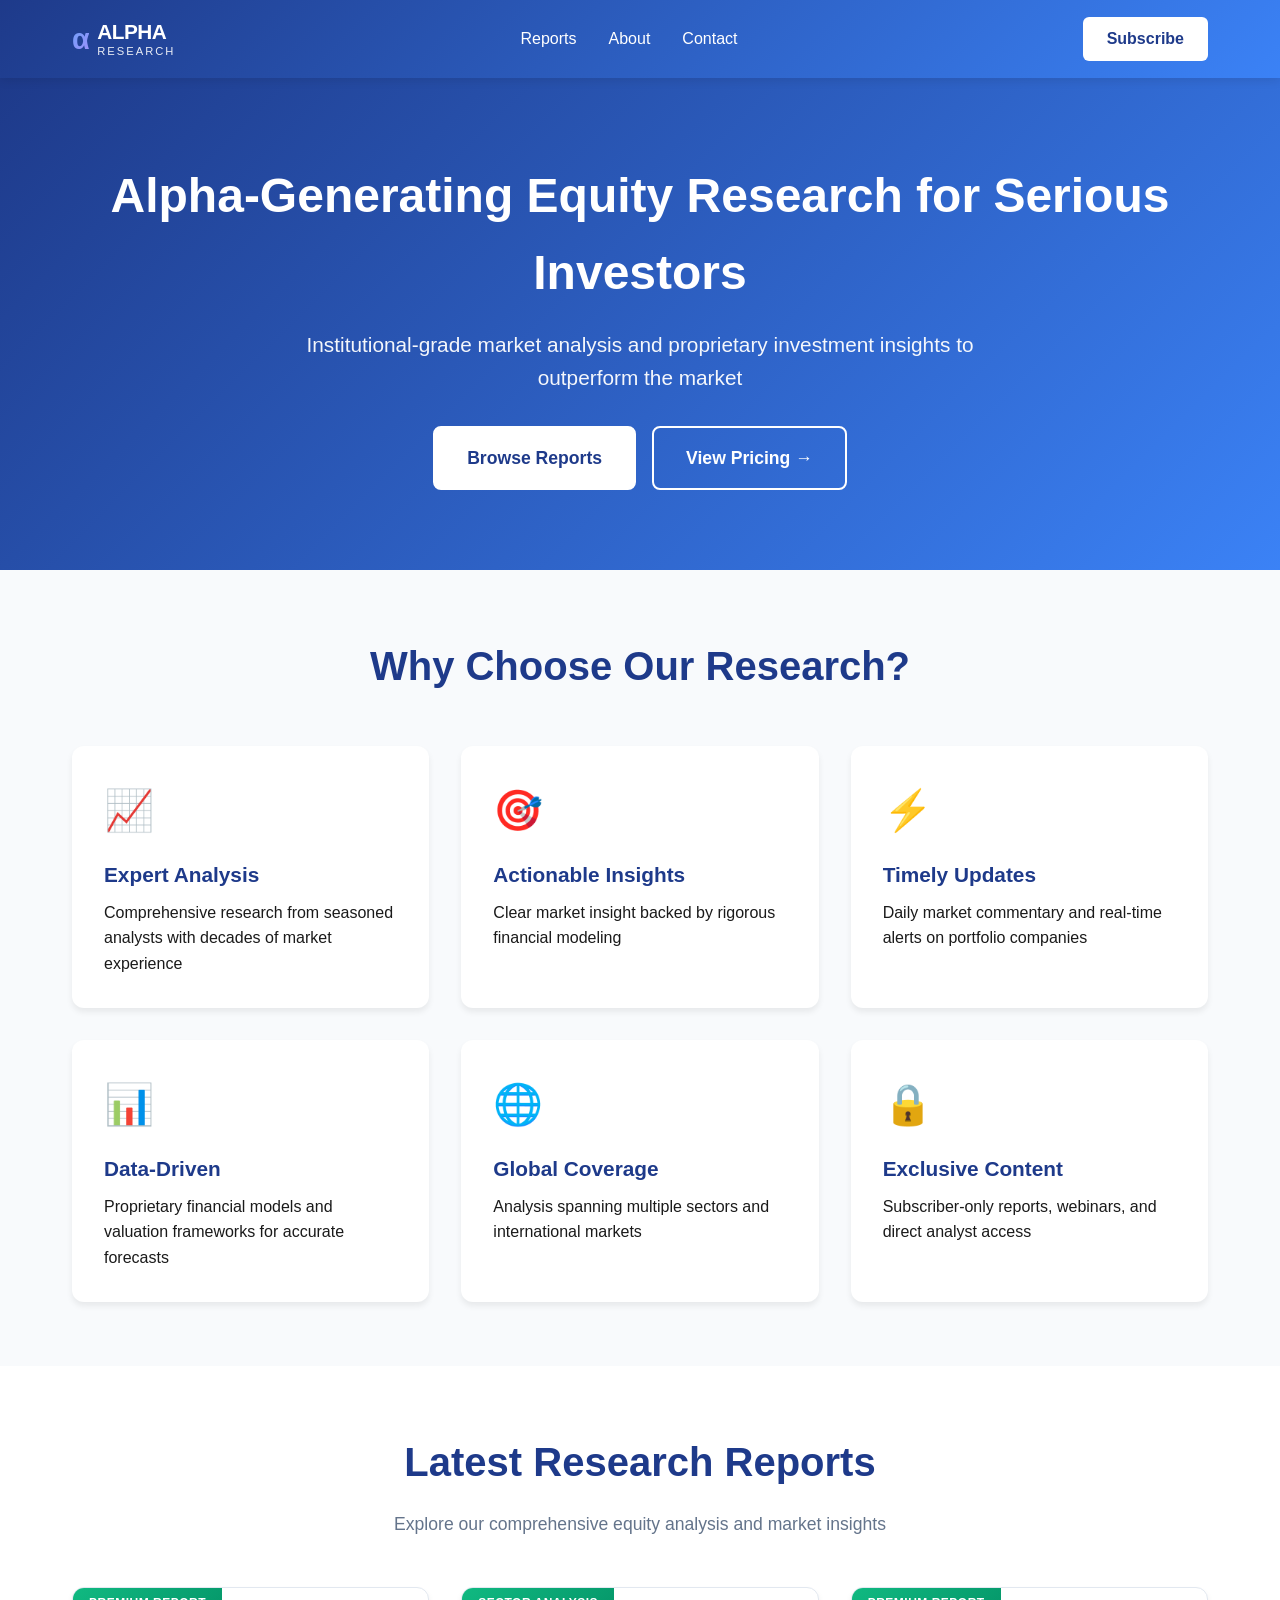
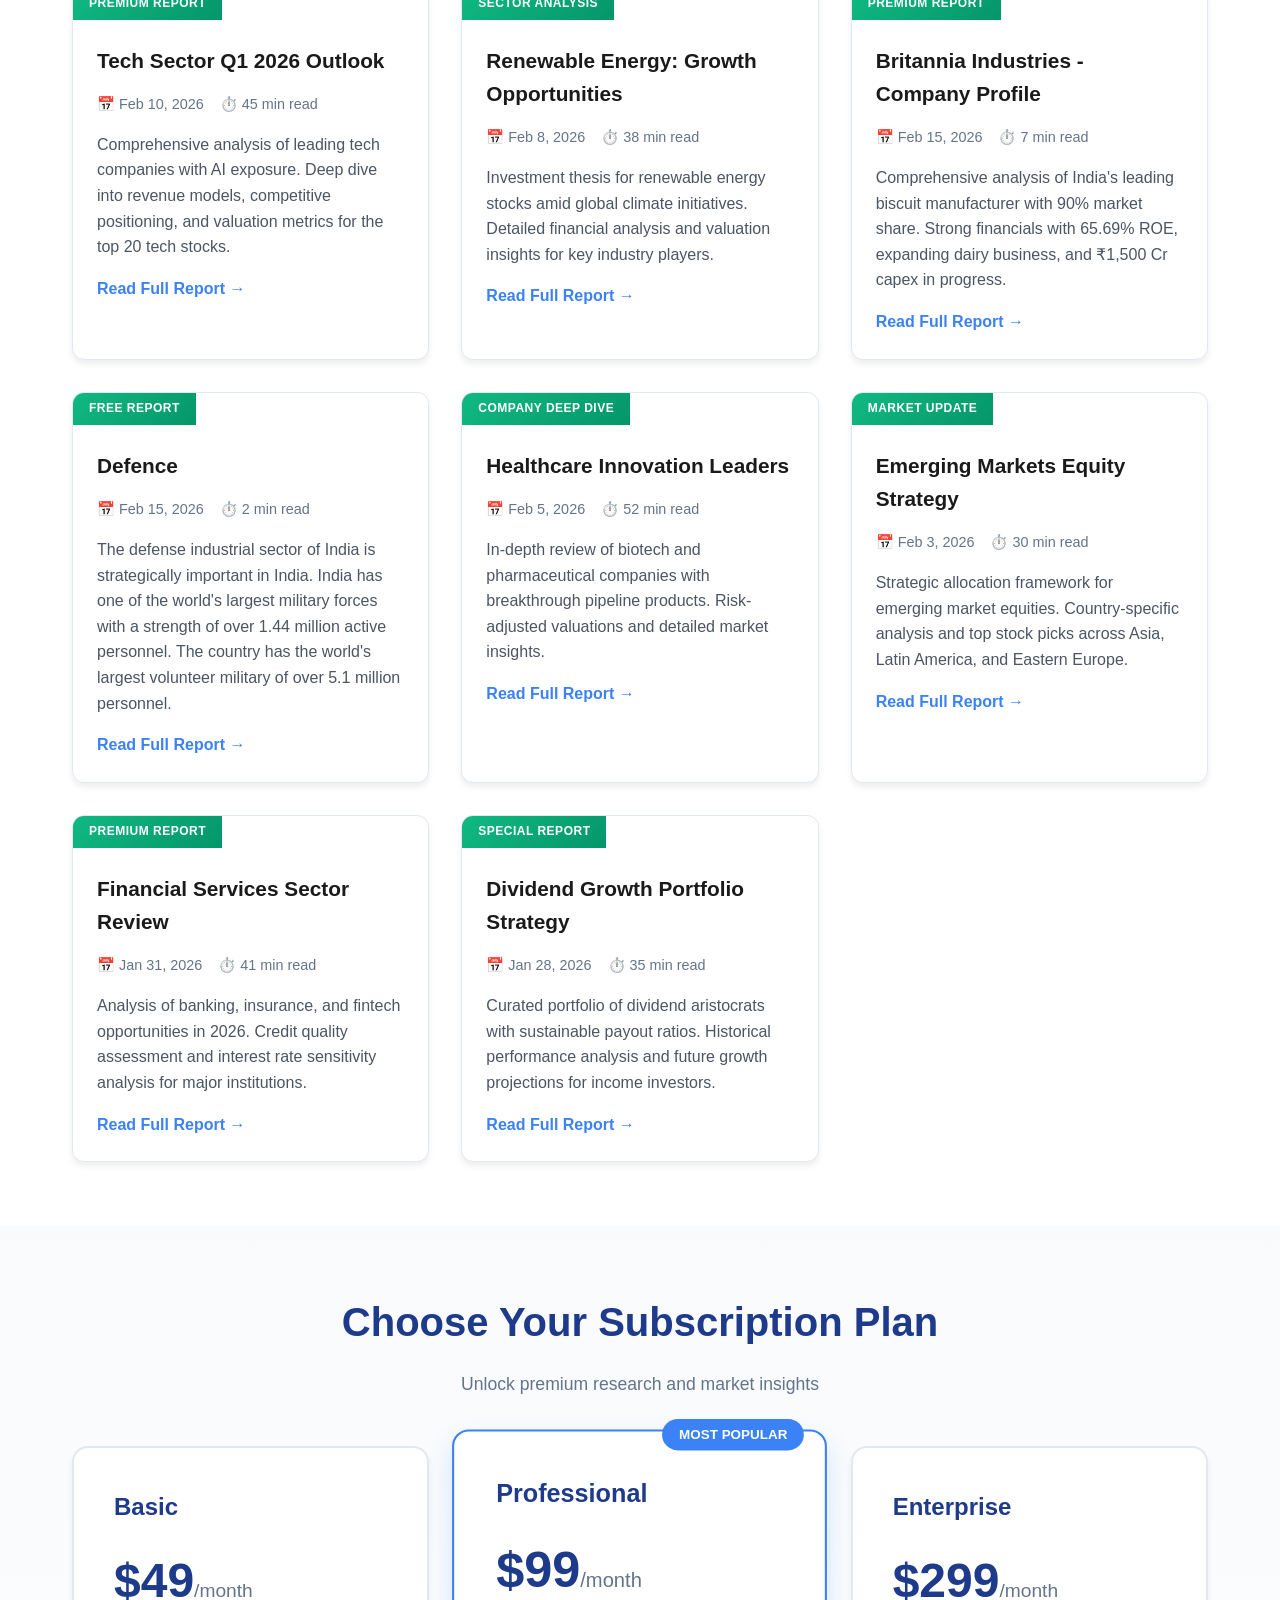
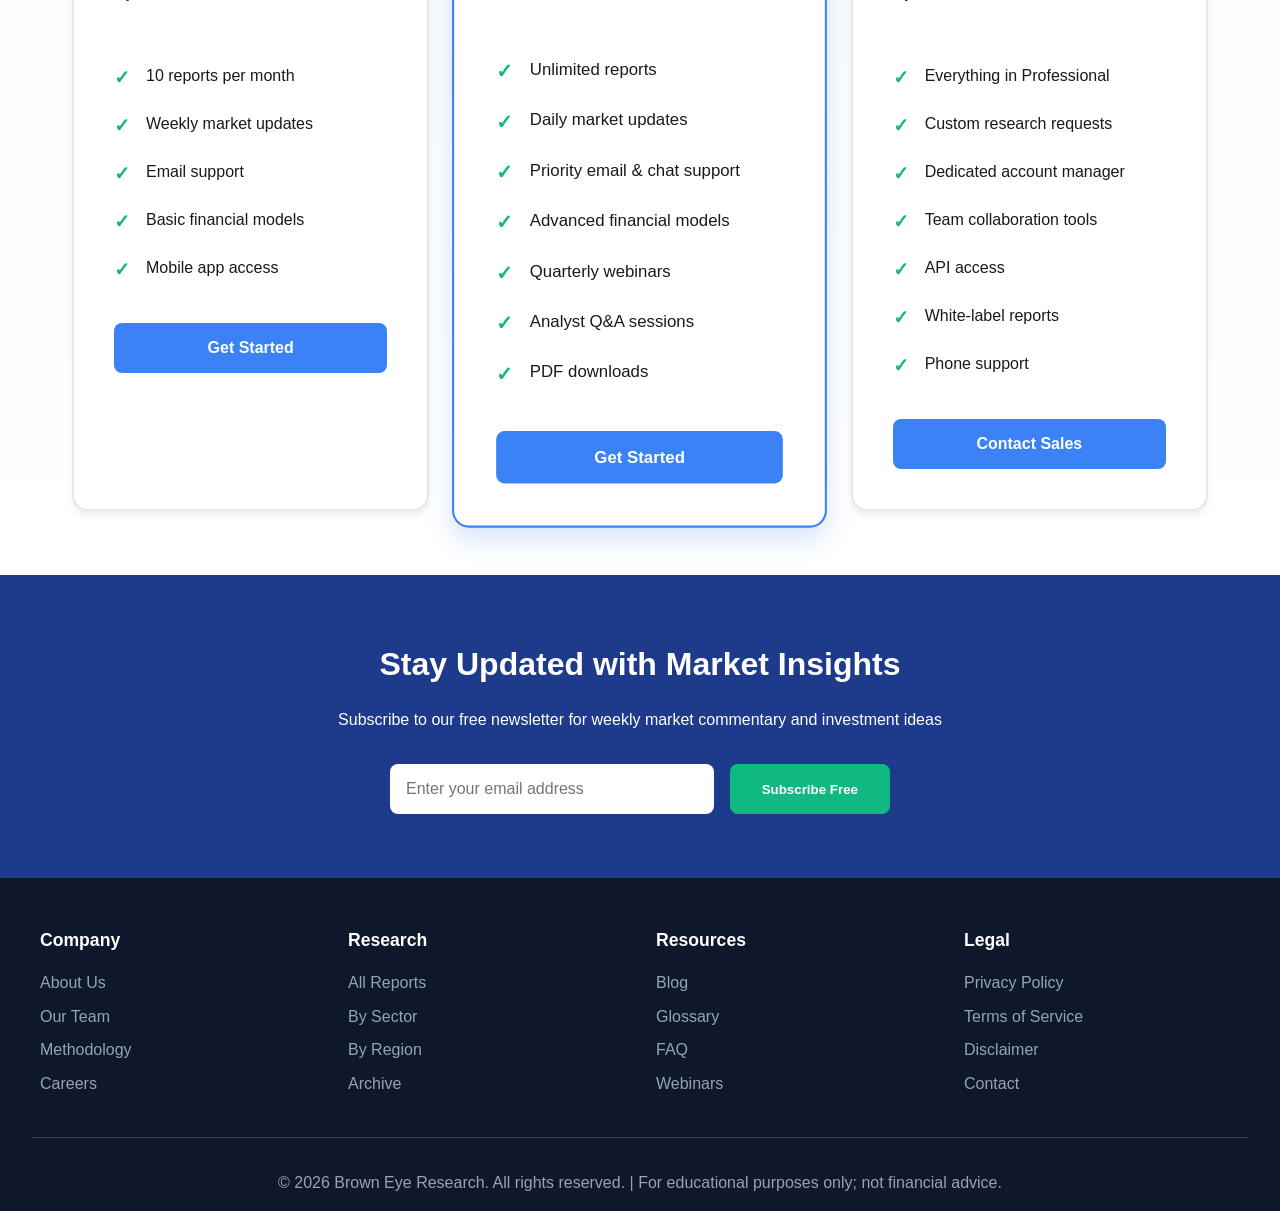
==== commit 4c82d991: "Rebrand site to Brown Eye Research and add educational disclaimer" ====
--- a/index.html
+++ b/index.html
@@ -3,7 +3,7 @@
 <head>
     <meta charset="UTF-8">
     <meta name="viewport" content="width=device-width, initial-scale=1.0">
-    <title>Alpha Research | Premium Equity Research & Market Analysis</title>
+    <title>Brown Eye Research | Premium Equity Research & Market Analysis</title>
     <link rel="stylesheet" href="css/style.css">
 </head>
 <body>
@@ -106,7 +106,7 @@
                             <span>⏱️ 38 min read</span>
                         </div>
                         <p class="report-preview">
-                            Investment thesis for renewable energy stocks amid global climate initiatives. Detailed financial analysis and price targets for key industry players.
+                            Investment thesis for renewable energy stocks amid global climate initiatives. Detailed financial analysis and valuation insights for key industry players.
                         </p>
                         <a href="#subscribe" class="read-more">Read Full Report →</a>
                     </div>
@@ -313,7 +313,7 @@
             </div>
         </div>
         <div class="footer-bottom">
-            <p>&copy; 2026 Alpha Research. All rights reserved. | Investment research for informational purposes only.</p>
+            <p>&copy; 2026 Brown Eye Research. All rights reserved. | For educational purposes only; not financial advice.</p>
         </div>
     </footer>
 
